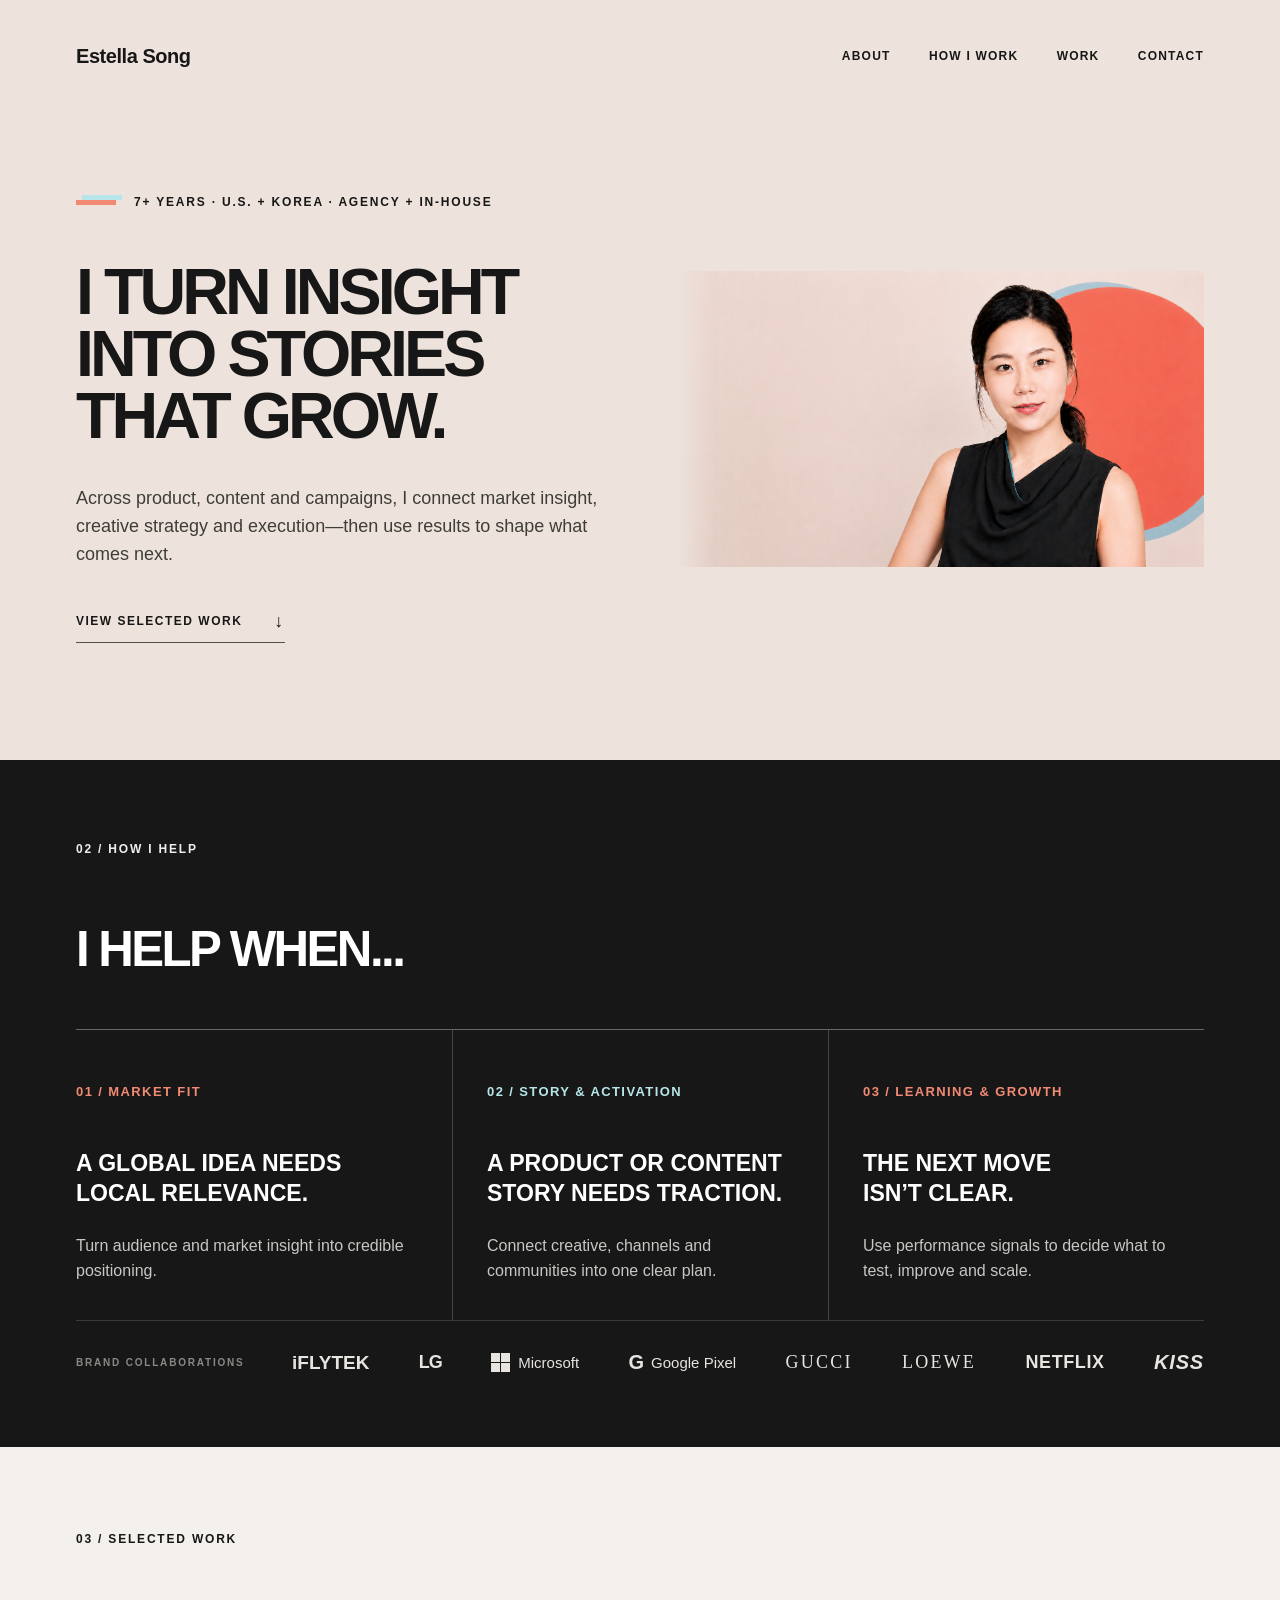
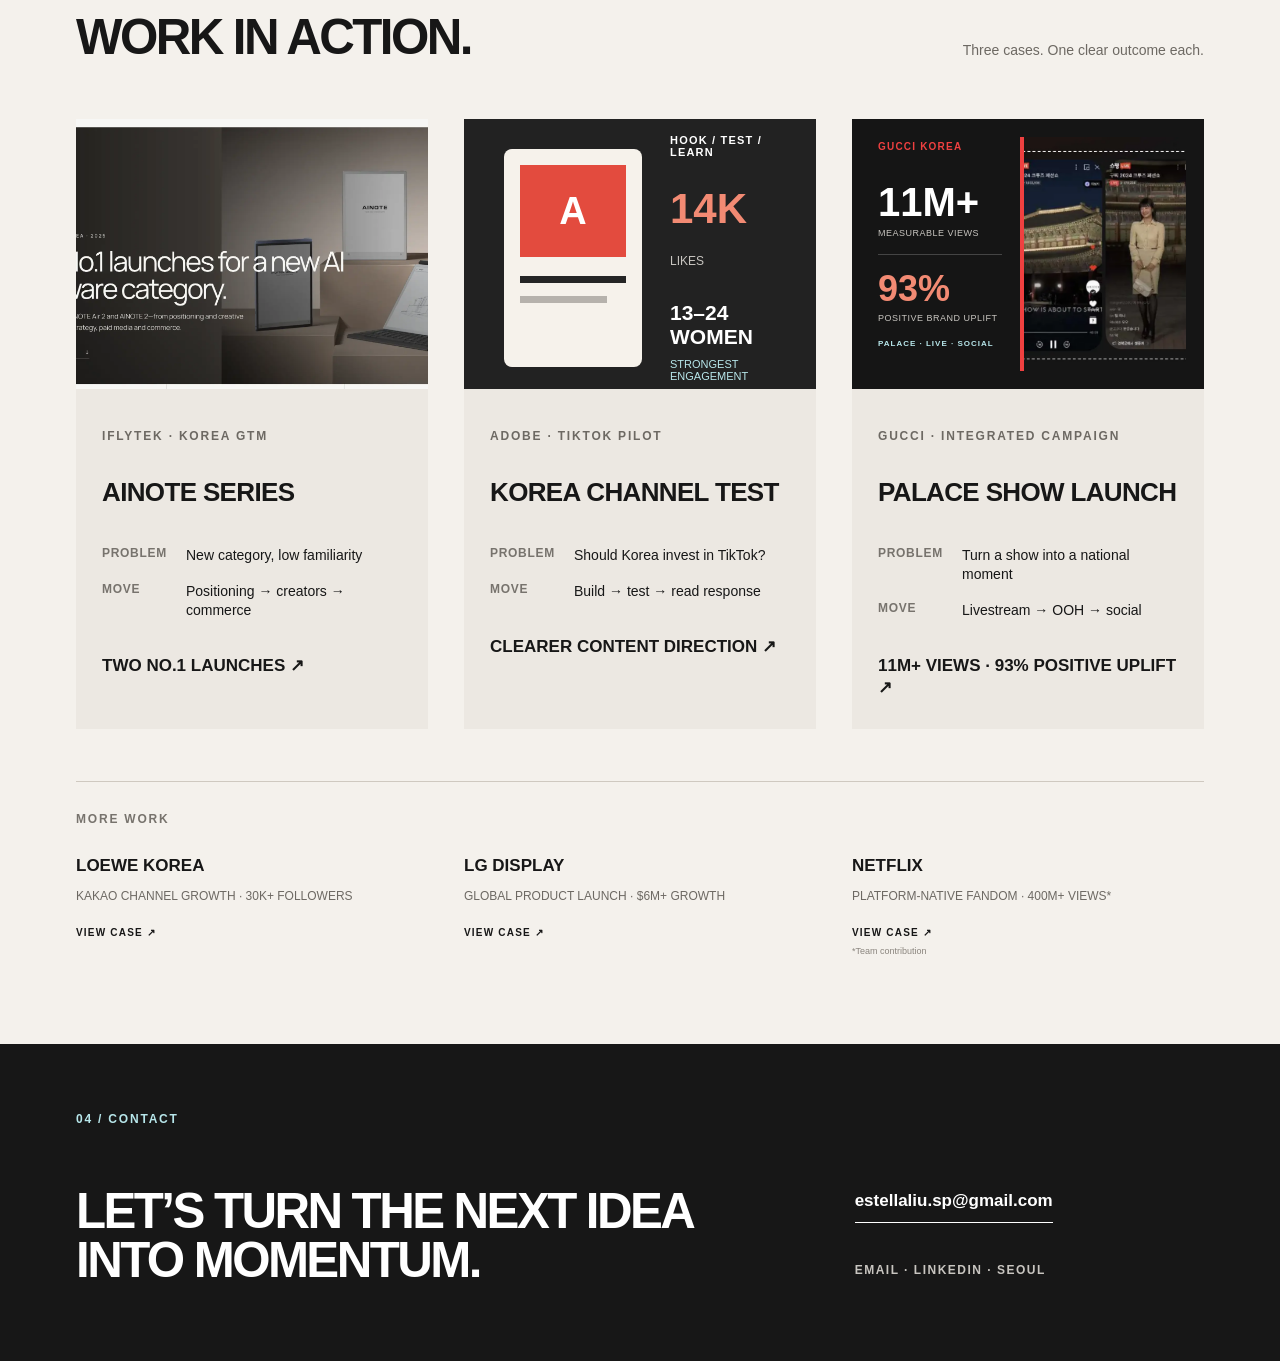
==== index.html @ 3ab1c5e1 "Balance homepage hero columns" ====
<!doctype html>
<html lang="en">
<head>
  <meta charset="utf-8">
  <meta name="viewport" content="width=device-width, initial-scale=1">
  <meta name="description" content="Estella's portfolio across market insight, creative strategy, integrated campaigns and growth.">
  <title>Estella — Marketing Portfolio</title>
  <link rel="stylesheet" href="homepage-refresh.css?v=20260816-4">
  <script>
    if (window.location.hash === '#about') window.location.replace('about.html');
  </script>
</head>
<body>
  <a class="skip-link" href="#main">Skip to content</a>

  <main id="main">
    <section class="hero" aria-labelledby="hero-title">
      <header class="site-nav shell">
        <a class="wordmark" href="index.html" aria-label="Estella Song home">Estella Song</a>
        <nav class="nav-links" aria-label="Primary navigation">
          <a href="about.html">About</a>
          <a href="#help">How I work</a>
          <a href="#work">Work</a>
          <a href="#contact">Contact</a>
        </nav>
      </header>

      <div class="hero-content shell">
        <div class="hero-copy">
          <p class="eyebrow"><span class="signal" aria-hidden="true"></span>7+ years · U.S. + Korea · Agency + in-house</p>
          <h1 id="hero-title">I turn insight<br>into stories<br>that grow.</h1>
          <p class="hero-intro">Across product, content and campaigns, I connect market insight, creative strategy and execution—then use results to shape what comes next.</p>
          <a class="text-link" href="#work">View selected work <span aria-hidden="true">↓</span></a>
        </div>
        <figure class="hero-photo">
          <img src="assets/estella-hero-retouched.jpg?v=20260816" alt="Portrait of Estella Song">
        </figure>
      </div>
    </section>

    <section class="help-section" id="help" aria-labelledby="help-title">
      <div class="shell">
        <p class="section-kicker light">02 / How I help</p>
        <h2 id="help-title">I help when...</h2>

        <div class="help-grid">
          <article class="help-item">
            <p class="help-number coral">01 / Market fit</p>
            <h3>A global idea needs<br>local relevance.</h3>
            <p>Turn audience and market insight into credible positioning.</p>
          </article>
          <article class="help-item">
            <p class="help-number cyan">02 / Story &amp; activation</p>
            <h3>A product or content<br>story needs traction.</h3>
            <p>Connect creative, channels and communities into one clear plan.</p>
          </article>
          <article class="help-item">
            <p class="help-number coral">03 / Learning &amp; growth</p>
            <h3>The next move<br>isn’t clear.</h3>
            <p>Use performance signals to decide what to test, improve and scale.</p>
          </article>
        </div>

        <div class="brand-row" aria-label="Brand collaborations">
          <p>Brand collaborations</p>
          <div class="logo-list" aria-label="iFLYTEK, LG, Microsoft, Google Pixel, Gucci, Loewe, Netflix and KISS">
            <span class="logo-iflytek">iFLYTEK</span>
            <span class="logo-lg">LG</span>
            <span class="logo-microsoft"><i aria-hidden="true"></i>Microsoft</span>
            <span class="logo-google">G <b>Google Pixel</b></span>
            <span class="logo-luxury">GUCCI</span>
            <span class="logo-luxury">LOEWE</span>
            <span class="logo-netflix">NETFLIX</span>
            <span class="logo-kiss">KISS</span>
          </div>
        </div>
      </div>
    </section>

    <section class="work-section" id="work" aria-labelledby="work-title">
      <div class="shell">
        <div class="section-heading-row">
          <div>
            <p class="section-kicker">03 / Selected work</p>
            <h2 id="work-title">Work in action.</h2>
          </div>
          <p class="section-note">Three cases. One clear outcome each.</p>
        </div>

        <div class="case-grid">
          <a class="case-card" href="ainote.html" aria-label="View AINOTE Series case study">
            <div class="case-visual image-visual">
              <img src="assets/ainote-series.webp" alt="AINOTE product launch campaign visuals">
            </div>
            <div class="case-copy">
              <p class="case-meta">iFLYTEK · Korea GTM</p>
              <h3>AINOTE Series</h3>
              <dl>
                <div><dt>Problem</dt><dd>New category, low familiarity</dd></div>
                <div><dt>Move</dt><dd>Positioning → creators → commerce</dd></div>
              </dl>
              <p class="case-outcome">Two No.1 launches <span aria-hidden="true">↗</span></p>
            </div>
          </a>

          <a class="case-card" href="adobe.html" aria-label="View Adobe Korea Channel Test case study">
            <div class="case-visual adobe-visual" aria-hidden="true">
              <div class="adobe-phone">
                <div class="adobe-tile">A</div>
                <i></i><i></i>
              </div>
              <div class="adobe-results">
                <p>Hook / Test / Learn</p>
                <strong>14K <small>likes</small></strong>
                <b>13–24 women</b>
                <span>Strongest engagement</span>
              </div>
            </div>
            <div class="case-copy">
              <p class="case-meta">Adobe · TikTok pilot</p>
              <h3>Korea Channel Test</h3>
              <dl>
                <div><dt>Problem</dt><dd>Should Korea invest in TikTok?</dd></div>
                <div><dt>Move</dt><dd>Build → test → read response</dd></div>
              </dl>
              <p class="case-outcome">Clearer content direction <span aria-hidden="true">↗</span></p>
            </div>
          </a>

          <a class="case-card" href="gucci.html" aria-label="View Gucci Palace Show Launch case study">
            <div class="case-visual gucci-visual">
              <div class="gucci-results">
                <p>Gucci Korea</p>
                <strong>11M+</strong><span>Measurable views</span>
                <hr>
                <strong class="coral-text">93%</strong><span>Positive brand uplift</span>
                <b>Palace · Live · Social</b>
              </div>
              <img src="assets/gucci-live.webp" alt="Gucci Palace show campaign screen">
            </div>
            <div class="case-copy">
              <p class="case-meta">Gucci · Integrated campaign</p>
              <h3>Palace Show Launch</h3>
              <dl>
                <div><dt>Problem</dt><dd>Turn a show into a national moment</dd></div>
                <div><dt>Move</dt><dd>Livestream → OOH → social</dd></div>
              </dl>
              <p class="case-outcome">11M+ views · 93% positive uplift <span aria-hidden="true">↗</span></p>
            </div>
          </a>
        </div>

        <div class="more-work">
          <p class="more-label">More work</p>
          <div class="more-grid">
            <a href="loewe.html">
              <strong>Loewe Korea</strong>
              <span>Kakao channel growth · 30K+ followers</span>
              <em>View case ↗</em>
            </a>
            <a href="lg.html">
              <strong>LG Display</strong>
              <span>Global product launch · $6M+ growth</span>
              <em>View case ↗</em>
            </a>
            <a href="netflix.html">
              <strong>Netflix</strong>
              <span>Platform-native fandom · 400M+ views*</span>
              <em>View case ↗</em>
              <small>*Team contribution</small>
            </a>
          </div>
        </div>
      </div>
    </section>
  </main>

  <footer class="contact-section" id="contact">
    <div class="shell contact-grid">
      <div>
        <p class="section-kicker cyan-text">04 / Contact</p>
        <h2>Let’s turn the next idea<br>into momentum.</h2>
      </div>
      <div class="contact-links">
        <a class="email-link" href="mailto:estellaliu.sp@gmail.com">estellaliu.sp@gmail.com</a>
        <p><a href="mailto:estellaliu.sp@gmail.com">Email</a> · <a href="https://www.linkedin.com/in/soysong/" target="_blank" rel="noreferrer">LinkedIn</a> · Seoul</p>
      </div>
    </div>
  </footer>
</body>
</html>
---- homepage-refresh.css ----
:root {
  --ink: #171717;
  --paper: #f4f1ec;
  --warm: #eee3dc;
  --muted: #6d6963;
  --line: #cfc9c0;
  --cyan: #b7e6ea;
  --coral: #f28a73;
  --white: #fff;
}

* { box-sizing: border-box; }

html {
  scroll-behavior: smooth;
  background: var(--paper);
}

body {
  margin: 0;
  color: var(--ink);
  background: var(--paper);
  font-family: Arial, Helvetica, sans-serif;
  -webkit-font-smoothing: antialiased;
}

img { display: block; max-width: 100%; }
a { color: inherit; text-decoration: none; }

.skip-link {
  position: fixed;
  top: 10px;
  left: 10px;
  z-index: 100;
  padding: 10px 14px;
  color: var(--white);
  background: var(--ink);
  transform: translateY(-150%);
}

.skip-link:focus { transform: translateY(0); }

.shell {
  width: min(100% - 9.5rem, 1448px);
  margin-inline: auto;
}

.site-nav {
  position: absolute;
  top: 0;
  left: 50%;
  z-index: 10;
  display: flex;
  align-items: center;
  justify-content: space-between;
  height: 112px;
  transform: translateX(-50%);
}

.wordmark {
  font-size: 20px;
  font-weight: 700;
  letter-spacing: -.45px;
}

.nav-links {
  display: flex;
  align-items: center;
  gap: 2.4rem;
}

.nav-links a {
  position: relative;
  padding-block: 8px;
  font-size: 12px;
  font-weight: 700;
  letter-spacing: 1.2px;
  text-transform: uppercase;
}

.nav-links a::after {
  position: absolute;
  right: 0;
  bottom: 2px;
  left: 0;
  height: 1px;
  background: currentColor;
  content: "";
  transform: scaleX(0);
  transform-origin: right;
  transition: transform 180ms ease;
}

.nav-links a:hover::after,
.nav-links a:focus-visible::after,
.nav-links a[aria-current="page"]::after {
  transform: scaleX(1);
  transform-origin: left;
}

.hero {
  position: relative;
  min-height: 760px;
  overflow: hidden;
  background: var(--warm);
}

.hero-photo {
  position: relative;
  justify-self: end;
  width: 100%;
  max-width: 650px;
  margin: 0;
  background: transparent;
}

.hero-photo img {
  width: 100%;
  height: auto;
  object-fit: contain;
  object-position: center;
  -webkit-mask-image: linear-gradient(90deg, transparent 0%, rgba(0, 0, 0, .82) 7%, #000 16%, #000 100%);
  mask-image: linear-gradient(90deg, transparent 0%, rgba(0, 0, 0, .82) 7%, #000 16%, #000 100%);
}

.hero-content {
  position: relative;
  z-index: 2;
  display: grid;
  grid-template-columns: repeat(2, minmax(0, 1fr));
  align-items: center;
  gap: clamp(56px, 6vw, 96px);
  min-height: 760px;
  padding-top: 132px;
  padding-bottom: 54px;
}

.hero-copy {
  width: 100%;
  max-width: 650px;
}

.eyebrow,
.section-kicker,
.case-meta,
.more-label {
  margin: 0;
  font-size: 12px;
  font-weight: 700;
  letter-spacing: 1.8px;
  text-transform: uppercase;
}

.eyebrow {
  display: flex;
  align-items: center;
  gap: 18px;
  margin-bottom: 52px;
  white-space: nowrap;
}

.signal {
  position: relative;
  display: block;
  width: 40px;
  height: 5px;
  background: var(--coral);
}

.signal::after {
  position: absolute;
  top: -5px;
  left: 6px;
  width: 40px;
  height: 5px;
  background: var(--cyan);
  content: "";
}

.hero h1 {
  margin: 0;
  font-size: clamp(62px, 5.05vw, 80px);
  font-weight: 600;
  letter-spacing: -.061em;
  line-height: .96;
  text-transform: uppercase;
}

.hero-intro {
  max-width: 560px;
  margin: 38px 0 0;
  color: #3e3d39;
  font-size: 18px;
  line-height: 1.55;
}

.text-link {
  display: inline-flex;
  align-items: center;
  gap: 32px;
  margin-top: 42px;
  padding-bottom: 10px;
  border-bottom: 1px solid rgba(23, 23, 23, .72);
  font-size: 12px;
  font-weight: 700;
  letter-spacing: 1.5px;
  text-transform: uppercase;
}

.text-link span { font-size: 18px; transition: transform 180ms ease; }
.text-link:hover span { transform: translateY(4px); }

.help-section {
  color: var(--white);
  background: var(--ink);
  padding: 82px 0 42px;
}

.section-kicker.light { color: #eee; }

.help-section > .shell > h2,
.work-section h2,
.contact-section h2 {
  margin: 68px 0 0;
  font-size: clamp(48px, 3.85vw, 62px);
  font-weight: 550;
  letter-spacing: -.052em;
  line-height: 1;
  text-transform: uppercase;
}

.help-grid {
  display: grid;
  grid-template-columns: repeat(3, 1fr);
  margin-top: 56px;
  border-top: 1px solid #686868;
}

.help-item {
  min-height: 285px;
  padding: 54px 34px 36px 0;
}

.help-item + .help-item {
  padding-left: 34px;
  border-left: 1px solid #454545;
}

.help-number {
  margin: 0;
  font-size: 13px;
  font-weight: 700;
  letter-spacing: 1.4px;
  text-transform: uppercase;
}

.coral { color: var(--coral); }
.cyan { color: var(--cyan); }

.help-item h3 {
  margin: 50px 0 0;
  font-size: clamp(22px, 1.8vw, 28px);
  font-weight: 550;
  line-height: 1.28;
  text-transform: uppercase;
}

.help-item > p:last-child {
  max-width: 330px;
  margin: 26px 0 0;
  color: #c9c7c3;
  font-size: 16px;
  line-height: 1.55;
}

.brand-row {
  display: grid;
  grid-template-columns: 190px 1fr;
  align-items: center;
  gap: 26px;
  min-height: 85px;
  border-top: 1px solid #393939;
}

.brand-row > p {
  margin: 0;
  color: #8b8985;
  font-size: 10px;
  font-weight: 700;
  letter-spacing: 1.8px;
  text-transform: uppercase;
}

.logo-list {
  display: flex;
  align-items: center;
  justify-content: space-between;
  gap: 20px;
  color: #e8e5e1;
  white-space: nowrap;
}

.logo-list > span { display: inline-flex; align-items: center; }
.logo-iflytek { font-size: 19px; font-weight: 700; }
.logo-lg { font-size: 18px; font-weight: 700; letter-spacing: -1px; }
.logo-microsoft { gap: 8px; font-size: 15px; }
.logo-microsoft i {
  width: 19px;
  height: 19px;
  background: linear-gradient(90deg, transparent 45%, var(--ink) 45% 55%, transparent 55%), linear-gradient(transparent 45%, var(--ink) 45% 55%, transparent 55%), #e8e5e1;
}
.logo-google { gap: 7px; font-size: 20px; font-weight: 700; }
.logo-google b { font-size: 15px; font-weight: 400; }
.logo-luxury { font-family: Georgia, 'Times New Roman', serif; font-size: 18px; letter-spacing: 2.2px; }
.logo-netflix { font-size: 18px; font-weight: 900; letter-spacing: .6px; }
.logo-kiss { font-size: 20px; font-style: italic; font-weight: 900; letter-spacing: .8px; }

.work-section { padding: 85px 0 68px; }

.section-heading-row {
  display: flex;
  align-items: flex-end;
  justify-content: space-between;
}

.work-section h2 { margin-top: 66px; }

.section-note {
  margin: 0 0 3px;
  color: var(--muted);
  font-size: 14px;
}

.case-grid {
  display: grid;
  grid-template-columns: repeat(3, minmax(0, 1fr));
  gap: 36px;
  margin-top: 58px;
}

.case-card {
  min-width: 0;
  background: #ece8e2;
  transition: transform 200ms ease, box-shadow 200ms ease;
}

.case-card:hover,
.case-card:focus-visible {
  outline: none;
  transform: translateY(-5px);
  box-shadow: 0 18px 45px rgba(23, 23, 23, .12);
}

.case-visual { height: 270px; overflow: hidden; }

.image-visual img {
  width: 100%;
  height: 100%;
  object-fit: cover;
  object-position: center;
}

.case-copy { min-height: 278px; padding: 40px 26px 30px; }
.case-meta { color: var(--muted); }
.case-copy h3 {
  margin: 34px 0 0;
  font-size: 26px;
  font-weight: 600;
  letter-spacing: -.025em;
  text-transform: uppercase;
}

.case-copy dl { margin: 38px 0 0; }
.case-copy dl div { display: grid; grid-template-columns: 74px 1fr; gap: 10px; margin-top: 17px; }
.case-copy dt {
  color: #77736d;
  font-size: 12px;
  font-weight: 700;
  letter-spacing: .7px;
  text-transform: uppercase;
}
.case-copy dd { margin: 0; font-size: 14px; line-height: 1.35; }
.case-outcome {
  margin: 35px 0 0;
  font-size: 17px;
  font-weight: 700;
  line-height: 1.3;
  text-transform: uppercase;
}

.adobe-visual {
  display: flex;
  align-items: center;
  gap: 28px;
  padding: 30px 32px 22px 40px;
  color: var(--white);
  background: #222;
}

.adobe-phone {
  flex: 0 0 138px;
  height: 218px;
  padding: 16px;
  border-radius: 8px;
  background: #f6f2eb;
}

.adobe-tile {
  display: grid;
  place-items: center;
  height: 92px;
  color: var(--white);
  background: #e34b3e;
  font-size: 38px;
  font-weight: 700;
}

.adobe-phone i { display: block; height: 7px; margin-top: 19px; background: #252525; }
.adobe-phone i:last-child { width: 82%; margin-top: 13px; background: #b6b2ac; }
.adobe-results { min-width: 0; }
.adobe-results p {
  margin: 0 0 30px;
  font-size: 11px;
  font-weight: 700;
  letter-spacing: 1.2px;
  text-transform: uppercase;
}
.adobe-results strong { display: block; color: var(--coral); font-size: 42px; line-height: 1; }
.adobe-results strong small { color: #c8c5c0; font-size: 12px; font-weight: 400; text-transform: uppercase; }
.adobe-results b { display: block; margin-top: 29px; font-size: 21px; text-transform: uppercase; }
.adobe-results span { display: block; margin-top: 9px; color: var(--cyan); font-size: 11px; text-transform: uppercase; }

.gucci-visual {
  display: grid;
  grid-template-columns: 46% 54%;
  padding: 18px 18px 18px 26px;
  color: var(--white);
  background: #151515;
}

.gucci-visual img {
  width: 100%;
  height: 100%;
  object-fit: cover;
  object-position: center;
  border-left: 4px solid #ef4040;
}

.gucci-results { padding-right: 18px; }
.gucci-results p { margin: 4px 0 30px; color: #ef4040; font-size: 10px; font-weight: 700; letter-spacing: 1.2px; text-transform: uppercase; }
.gucci-results strong { display: block; font-size: 40px; line-height: 1; }
.gucci-results span { display: block; margin-top: 6px; color: #c8c5c0; font-size: 9px; letter-spacing: .5px; text-transform: uppercase; }
.gucci-results hr { margin: 16px 0; border: 0; border-top: 1px solid #444; }
.gucci-results .coral-text { color: var(--coral); font-size: 36px; }
.gucci-results b { display: block; margin-top: 16px; color: var(--cyan); font-size: 8px; letter-spacing: 1px; text-transform: uppercase; }

.more-work { margin-top: 52px; padding-top: 30px; border-top: 1px solid var(--line); }
.more-label { color: #77736d; }
.more-grid { display: grid; grid-template-columns: repeat(3, 1fr); gap: 36px; margin-top: 30px; }
.more-grid a { position: relative; display: flex; min-height: 120px; flex-direction: column; padding-right: 20px; }
.more-grid a::before { position: absolute; top: -8px; right: 20px; color: var(--muted); content: "↗"; opacity: 0; transform: translate(-6px, 6px); transition: .18s ease; }
.more-grid a:hover::before { opacity: 1; transform: translate(0); }
.more-grid strong { font-size: 17px; text-transform: uppercase; }
.more-grid span { margin-top: 13px; color: var(--muted); font-size: 12px; text-transform: uppercase; }
.more-grid em { margin-top: 24px; font-size: 10px; font-style: normal; font-weight: 700; letter-spacing: 1.2px; text-transform: uppercase; }
.more-grid small { margin-top: 8px; color: #8a857e; font-size: 9px; }

.contact-section {
  color: var(--white);
  background: var(--ink);
  padding: 68px 0 76px;
}

.contact-grid { display: grid; grid-template-columns: 2fr 1fr; align-items: end; gap: 80px; }
.contact-section h2 { margin-top: 60px; }
.cyan-text { color: var(--cyan); }
.contact-links { padding-bottom: 8px; }
.email-link { display: inline-block; padding-bottom: 11px; border-bottom: 1px solid var(--white); font-size: 17px; font-weight: 600; }
.contact-links p { margin: 40px 0 0; color: #c8c5c0; font-size: 12px; font-weight: 700; letter-spacing: 1.5px; text-transform: uppercase; }
.contact-links a:hover { color: var(--cyan); }

/* About */
.about-page { background: #f7f6f3; }
.about-nav { position: relative; left: auto; transform: none; }
.about-intro {
  display: grid;
  grid-template-columns: 250px minmax(460px, 1fr) 360px;
  gap: 54px;
  align-items: end;
  padding: 86px 0 90px;
}
.about-kicker { align-self: center; color: var(--muted); }
.about-intro h1 {
  margin: 0;
  font-size: clamp(50px, 4.2vw, 67px);
  font-weight: 550;
  letter-spacing: -.058em;
  line-height: .96;
}
.about-deck { margin: 0 0 6px; color: var(--muted); font-size: 15px; line-height: 1.55; }

.about-body {
  display: grid;
  grid-template-columns: 1.05fr .95fr;
  gap: 126px;
  padding: 10px 0 115px;
}
.about-story { max-width: 660px; }
.about-story > p { margin: 0 0 24px; font-size: 18px; line-height: 1.72; }
.about-story .outside-line { margin-top: 36px; padding-top: 24px; border-top: 1px solid var(--ink); font-weight: 600; line-height: 1.5; }
.capability-list { margin: 0; padding: 0; border-top: 1px solid var(--ink); list-style: none; }
.capability-list li { display: grid; grid-template-columns: 40px 1fr; gap: 16px; padding: 24px 0; border-bottom: 1px solid #d3d0ca; }
.capability-list li > span { color: #84817b; font-size: 10px; }
.capability-list h2 { margin: 0; font-size: 16px; font-weight: 600; }
.capability-list p { margin: 13px 0 0; color: var(--muted); font-size: 13px; line-height: 1.5; }

.about-media { display: grid; grid-template-columns: 2.08fr 1fr; gap: 14px; padding-bottom: 125px; }
.about-media figure { position: relative; height: 340px; margin: 0; overflow: hidden; }
.about-media img { width: 100%; height: 100%; object-fit: cover; }
.working-moment img { filter: grayscale(1); opacity: .42; }
.working-moment::after { position: absolute; inset: 0; background: rgba(244, 241, 236, .25); content: ""; }
.personal-portrait { color: var(--white); background: var(--ink); }
.personal-portrait img { opacity: .45; object-position: 67% center; }
.about-media figcaption,
.about-media strong { position: absolute; z-index: 2; }
.about-media figcaption { top: 26px; left: 26px; font-size: 10px; font-weight: 700; letter-spacing: 1.1px; text-transform: uppercase; }
.about-media strong { bottom: 26px; left: 26px; font-size: 48px; font-weight: 550; letter-spacing: -.045em; line-height: .87; text-transform: uppercase; }
.working-moment strong { color: var(--ink); }

.career-section { padding-bottom: 110px; }
.career-head { display: grid; grid-template-columns: 1fr 2fr; gap: 50px; align-items: end; }
.career-head .section-kicker { color: var(--muted); }
.career-head h2 { margin: 0; font-size: clamp(45px, 4vw, 64px); font-weight: 550; letter-spacing: -.055em; line-height: 1; }
.timeline { display: grid; grid-template-columns: repeat(4, 1fr); margin: 42px 0 0; padding: 0; border-top: 1px solid var(--ink); border-bottom: 1px solid var(--line); list-style: none; }
.timeline li { position: relative; min-height: 290px; padding: 27px 22px 30px 0; }
.timeline li + li { padding-left: 22px; border-left: 1px solid var(--line); }
.timeline li::before { position: absolute; top: -5px; left: -1px; width: 8px; height: 8px; border: 1px solid var(--ink); border-radius: 50%; background: #f7f6f3; content: ""; }
.timeline-year { margin: 0; font-size: 10px; font-weight: 700; letter-spacing: 1px; }
.timeline-place { margin: 46px 0 0; color: var(--muted); font-size: 10px; font-weight: 700; letter-spacing: 1px; text-transform: uppercase; }
.timeline h3 { margin: 22px 0 0; font-size: 16px; font-weight: 600; }
.timeline li > p:last-child { margin: 14px 0 0; color: var(--muted); font-size: 12px; line-height: 1.5; }

@media (max-width: 1160px) {
  .shell { width: min(100% - 5rem, 1448px); }
  .hero-content {
    grid-template-columns: repeat(2, minmax(0, 1fr));
    gap: 44px;
  }
  .hero-copy { max-width: 600px; }
  .hero-photo { width: 100%; max-width: 600px; }
  .brand-row { grid-template-columns: 1fr; gap: 22px; padding: 24px 0 28px; }
  .logo-list { flex-wrap: wrap; justify-content: flex-start; gap: 18px 32px; white-space: normal; }
  .case-grid { gap: 20px; }
  .case-copy { padding-inline: 22px; }
  .case-copy h3 { font-size: 22px; }
  .adobe-visual { gap: 18px; padding-left: 24px; }
  .adobe-phone { flex-basis: 110px; height: 200px; }
  .adobe-results b { font-size: 17px; }
  .gucci-results strong { font-size: 32px; }
  .about-intro { grid-template-columns: 190px 1fr 300px; gap: 36px; }
  .about-body { gap: 70px; }
}

@media (max-width: 820px) {
  .shell { width: calc(100% - 2.5rem); }
  .site-nav { height: 82px; }
  .nav-links { gap: 16px; }
  .nav-links a { font-size: 9px; letter-spacing: .8px; }
  .hero { min-height: 0; }
  .hero-content {
    grid-template-columns: 1fr;
    gap: 54px;
    min-height: 0;
    padding-top: 132px;
    padding-bottom: 64px;
  }
  .hero-copy { width: 100%; max-width: 610px; }
  .hero-photo {
    justify-self: start;
    width: min(100%, 420px);
  }
  .eyebrow { margin-bottom: 42px; font-size: 10px; white-space: normal; }
  .hero h1 { font-size: clamp(49px, 12vw, 66px); }
  .hero-intro { max-width: 500px; font-size: 16px; }
  .help-section, .work-section { padding-top: 64px; }
  .help-section > .shell > h2, .work-section h2 { margin-top: 48px; }
  .help-grid { grid-template-columns: 1fr; margin-top: 44px; }
  .help-item { min-height: auto; padding: 38px 0 44px; }
  .help-item + .help-item { padding-left: 0; border-top: 1px solid #454545; border-left: 0; }
  .help-item h3 { margin-top: 30px; }
  .case-grid { grid-template-columns: 1fr; }
  .case-visual { height: 300px; }
  .case-copy { min-height: 0; }
  .section-heading-row { display: block; }
  .section-note { margin-top: 20px; }
  .more-grid { grid-template-columns: 1fr; gap: 30px; }
  .more-grid a { min-height: 95px; border-bottom: 1px solid var(--line); }
  .contact-grid { grid-template-columns: 1fr; gap: 50px; }
  .about-intro { grid-template-columns: 1fr; gap: 30px; padding-top: 60px; }
  .about-kicker { order: 0; }
  .about-intro h1 { order: 1; }
  .about-deck { order: 2; max-width: 580px; }
  .about-body { grid-template-columns: 1fr; gap: 60px; padding-bottom: 80px; }
  .about-media { grid-template-columns: 1fr; padding-bottom: 90px; }
  .about-media figure { height: 320px; }
  .career-head { grid-template-columns: 1fr; gap: 36px; }
  .timeline { grid-template-columns: 1fr 1fr; }
  .timeline li:nth-child(3) { border-left: 0; border-top: 1px solid var(--line); }
  .timeline li:nth-child(4) { border-top: 1px solid var(--line); }
}

@media (max-width: 520px) {
  .site-nav {
    align-items: flex-start;
    height: auto;
    padding-top: 22px;
  }
  .wordmark { padding-top: 5px; font-size: 17px; white-space: nowrap; }
  .nav-links {
    max-width: 215px;
    flex-wrap: wrap;
    justify-content: flex-end;
    gap: 3px 12px;
  }
  .nav-links a { font-size: 8px; }
  .hero { min-height: 0; }
  .hero-content { min-height: 0; padding-top: 126px; padding-bottom: 54px; }
  .hero-copy { width: 100%; }
  .hero h1 { font-size: 46px; }
  .hero-intro { margin-top: 30px; font-size: 15px; }
  .text-link { margin-top: 32px; }
  .hero-photo { width: min(100%, 320px); }
  .help-section > .shell > h2, .work-section h2, .contact-section h2 { font-size: 43px; }
  .case-visual { height: 245px; }
  .adobe-visual { padding: 24px 20px; }
  .adobe-phone { flex-basis: 105px; height: 190px; }
  .adobe-results strong { font-size: 34px; }
  .gucci-visual { grid-template-columns: 48% 52%; padding-left: 20px; }
  .gucci-results p { margin-bottom: 22px; }
  .gucci-results strong { font-size: 29px; }
  .about-intro h1 { font-size: 43px; }
  .about-story > p { font-size: 16px; }
  .about-media strong { font-size: 42px; }
  .career-head h2 { font-size: 42px; }
  .timeline { grid-template-columns: 1fr; }
  .timeline li + li { padding-left: 0; border-top: 1px solid var(--line); border-left: 0; }
  .timeline li { min-height: 240px; }
}

@media (prefers-reduced-motion: reduce) {
  html { scroll-behavior: auto; }
  *, *::before, *::after { transition-duration: .01ms !important; }
}
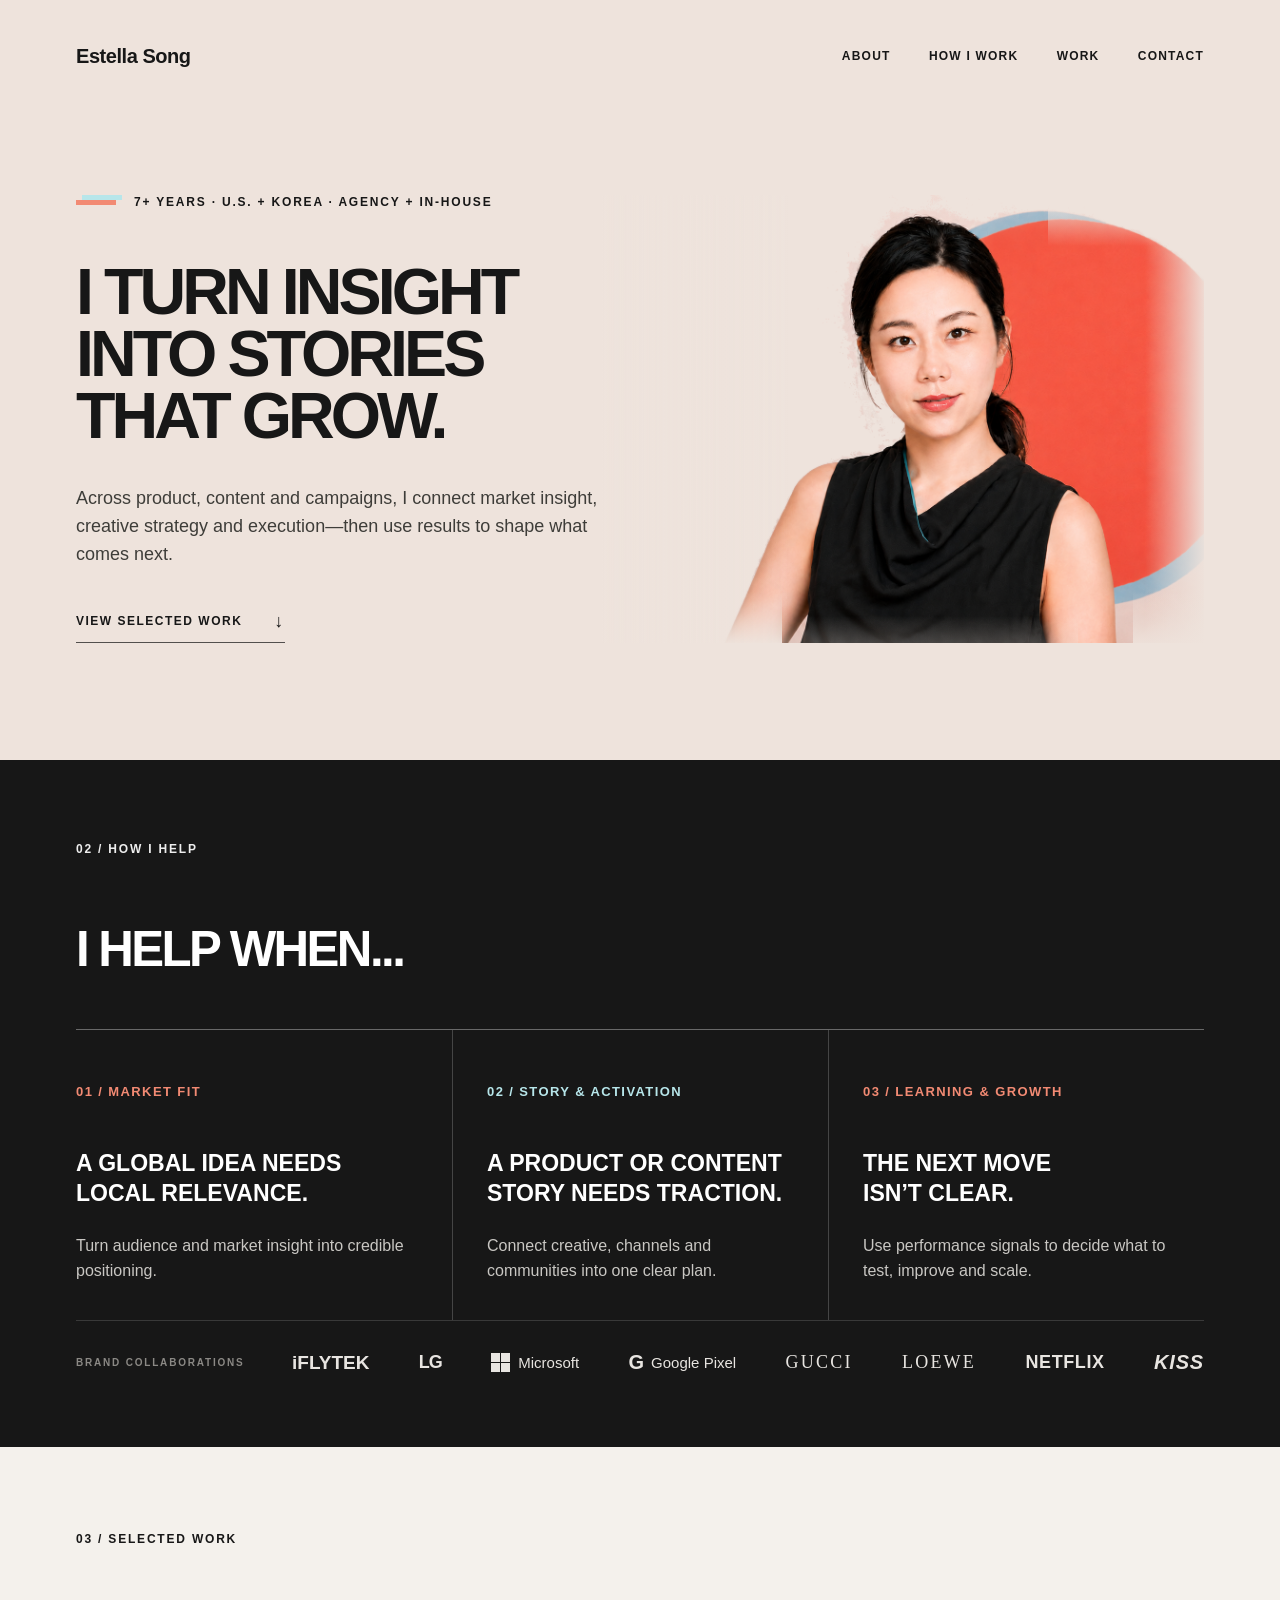
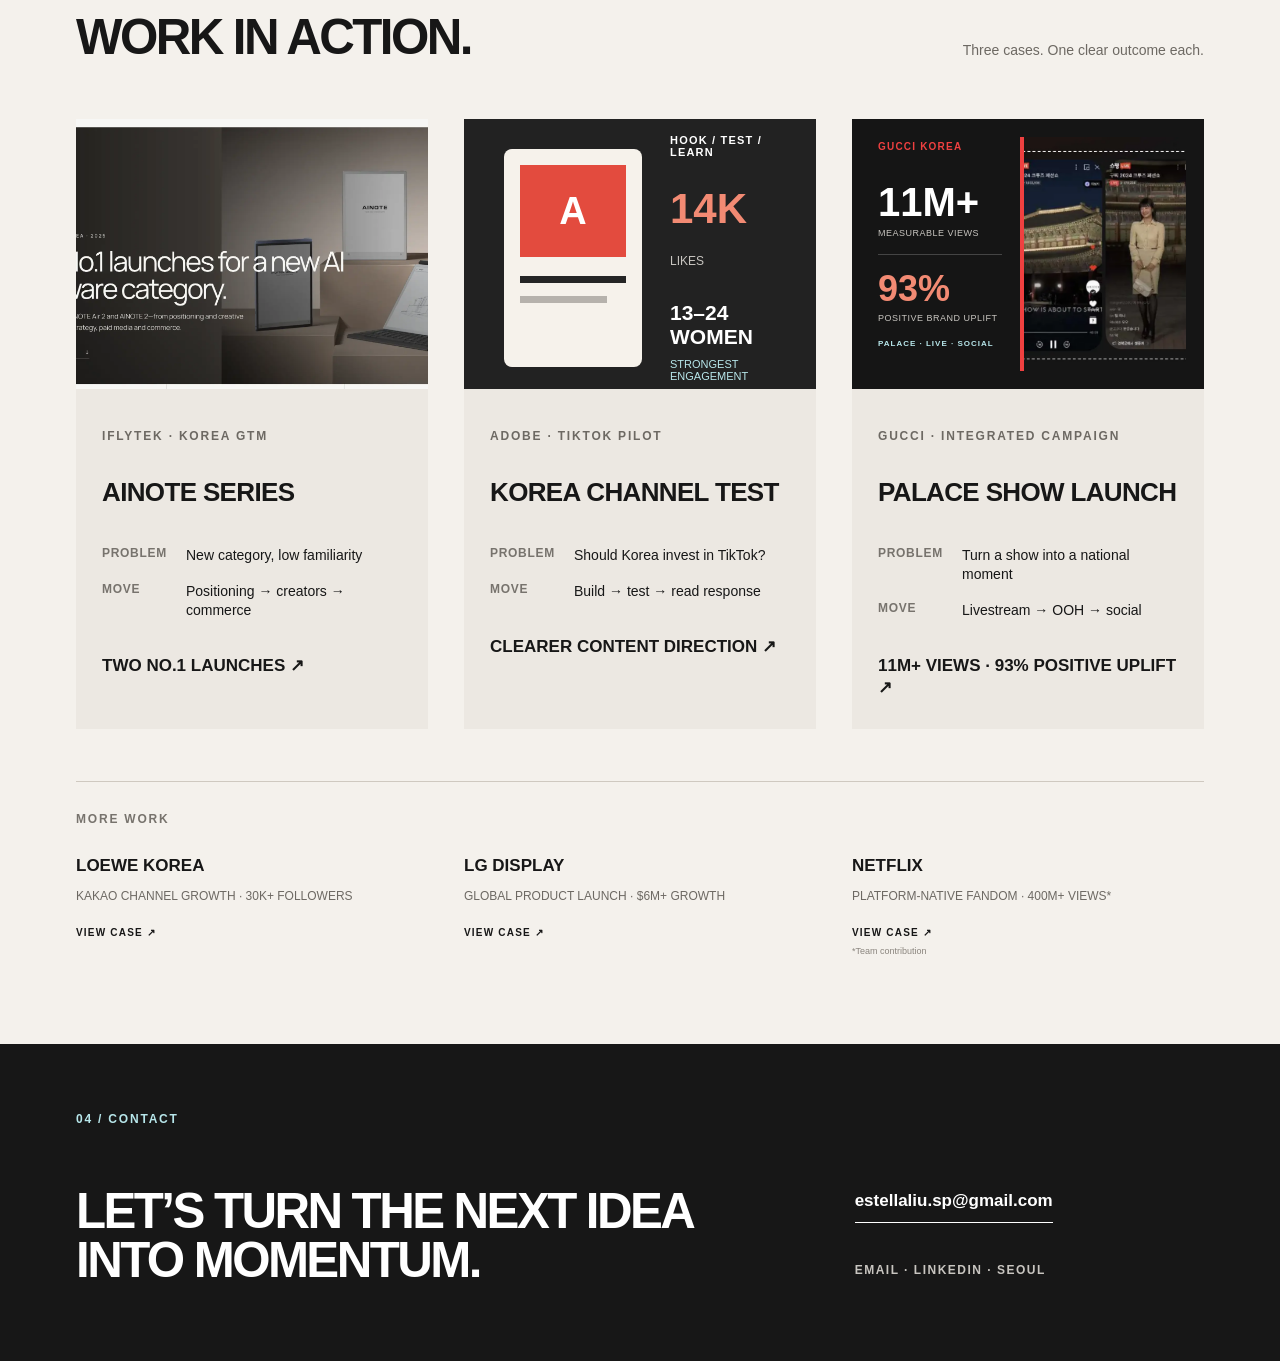
==== commit 8f9f7eb2: "Publish final homepage portrait" ====
--- a/index.html
+++ b/index.html
@@ -5,7 +5,7 @@
   <meta name="viewport" content="width=device-width, initial-scale=1">
   <meta name="description" content="Estella's portfolio across market insight, creative strategy, integrated campaigns and growth.">
   <title>Estella — Marketing Portfolio</title>
-  <link rel="stylesheet" href="homepage-refresh.css?v=20260816-4">
+  <link rel="stylesheet" href="homepage-refresh.css?v=20260816-5">
   <script>
     if (window.location.hash === '#about') window.location.replace('about.html');
   </script>
@@ -33,7 +33,7 @@
           <a class="text-link" href="#work">View selected work <span aria-hidden="true">↓</span></a>
         </div>
         <figure class="hero-photo">
-          <img src="assets/estella-hero-retouched.jpg?v=20260816" alt="Portrait of Estella Song">
+          <img src="assets/estella-hero-final-v7.webp?v=20260816" alt="Portrait of Estella Song">
         </figure>
       </div>
     </section>
--- a/homepage-refresh.css
+++ b/homepage-refresh.css
@@ -107,20 +107,40 @@
 
 .hero-photo {
   position: relative;
+  align-self: stretch;
   justify-self: end;
+  width: calc(100% + clamp(44px, 6vw, 90px));
+  max-width: 740px;
+  min-height: 0;
+  margin: 0;
+  overflow: hidden;
+  background: transparent;
+}
+
+.hero-photo img {
+  position: absolute;
+  inset: 0;
   width: 100%;
-  max-width: 650px;
-  margin: 0;
-  background: transparent;
-}
-
-.hero-photo img {
-  width: 100%;
-  height: auto;
-  object-fit: contain;
-  object-position: center;
-  -webkit-mask-image: linear-gradient(90deg, transparent 0%, rgba(0, 0, 0, .82) 7%, #000 16%, #000 100%);
-  mask-image: linear-gradient(90deg, transparent 0%, rgba(0, 0, 0, .82) 7%, #000 16%, #000 100%);
+  height: 100%;
+  object-fit: cover;
+  object-position: right center;
+}
+
+.hero-photo::after {
+  position: absolute;
+  z-index: 1;
+  inset: -1px;
+  background:
+    linear-gradient(90deg, var(--warm) 0%, rgba(238, 227, 220, .9) 7%, rgba(238, 227, 220, .34) 18%, transparent 31%),
+    linear-gradient(180deg, rgba(238, 227, 220, .98), transparent) left top / 46% 52px no-repeat,
+    linear-gradient(180deg, rgba(238, 227, 220, .35), transparent) 56% top / 30% 28px no-repeat,
+    linear-gradient(180deg, rgba(238, 227, 220, .85), transparent) right top / 26% 52px no-repeat,
+    linear-gradient(0deg, rgba(238, 227, 220, .98), transparent) left bottom / 30% 52px no-repeat,
+    linear-gradient(0deg, rgba(238, 227, 220, .25), transparent) center bottom / 58% 28px no-repeat,
+    linear-gradient(0deg, rgba(238, 227, 220, .9), transparent) right bottom / 12% 52px no-repeat,
+    linear-gradient(270deg, rgba(238, 227, 220, .95), transparent) right / 60px 100% no-repeat;
+  content: "";
+  pointer-events: none;
 }
 
 .hero-content {
@@ -128,7 +148,8 @@
   z-index: 2;
   display: grid;
   grid-template-columns: repeat(2, minmax(0, 1fr));
-  align-items: center;
+  align-content: center;
+  align-items: stretch;
   gap: clamp(56px, 6vw, 96px);
   min-height: 760px;
   padding-top: 132px;
@@ -547,7 +568,7 @@
     gap: 44px;
   }
   .hero-copy { max-width: 600px; }
-  .hero-photo { width: 100%; max-width: 600px; }
+  .hero-photo { width: calc(100% + 44px); max-width: 644px; }
   .brand-row { grid-template-columns: 1fr; gap: 22px; padding: 24px 0 28px; }
   .logo-list { flex-wrap: wrap; justify-content: flex-start; gap: 18px 32px; white-space: normal; }
   .case-grid { gap: 20px; }
@@ -569,6 +590,8 @@
   .hero { min-height: 0; }
   .hero-content {
     grid-template-columns: 1fr;
+    align-content: normal;
+    align-items: start;
     gap: 54px;
     min-height: 0;
     padding-top: 132px;
@@ -578,7 +601,11 @@
   .hero-photo {
     justify-self: start;
     width: min(100%, 420px);
+    max-width: none;
+    aspect-ratio: 1672 / 941;
   }
+
+  .hero-photo img { object-fit: contain; object-position: center; }
   .eyebrow { margin-bottom: 42px; font-size: 10px; white-space: normal; }
   .hero h1 { font-size: clamp(49px, 12vw, 66px); }
   .hero-intro { max-width: 500px; font-size: 16px; }
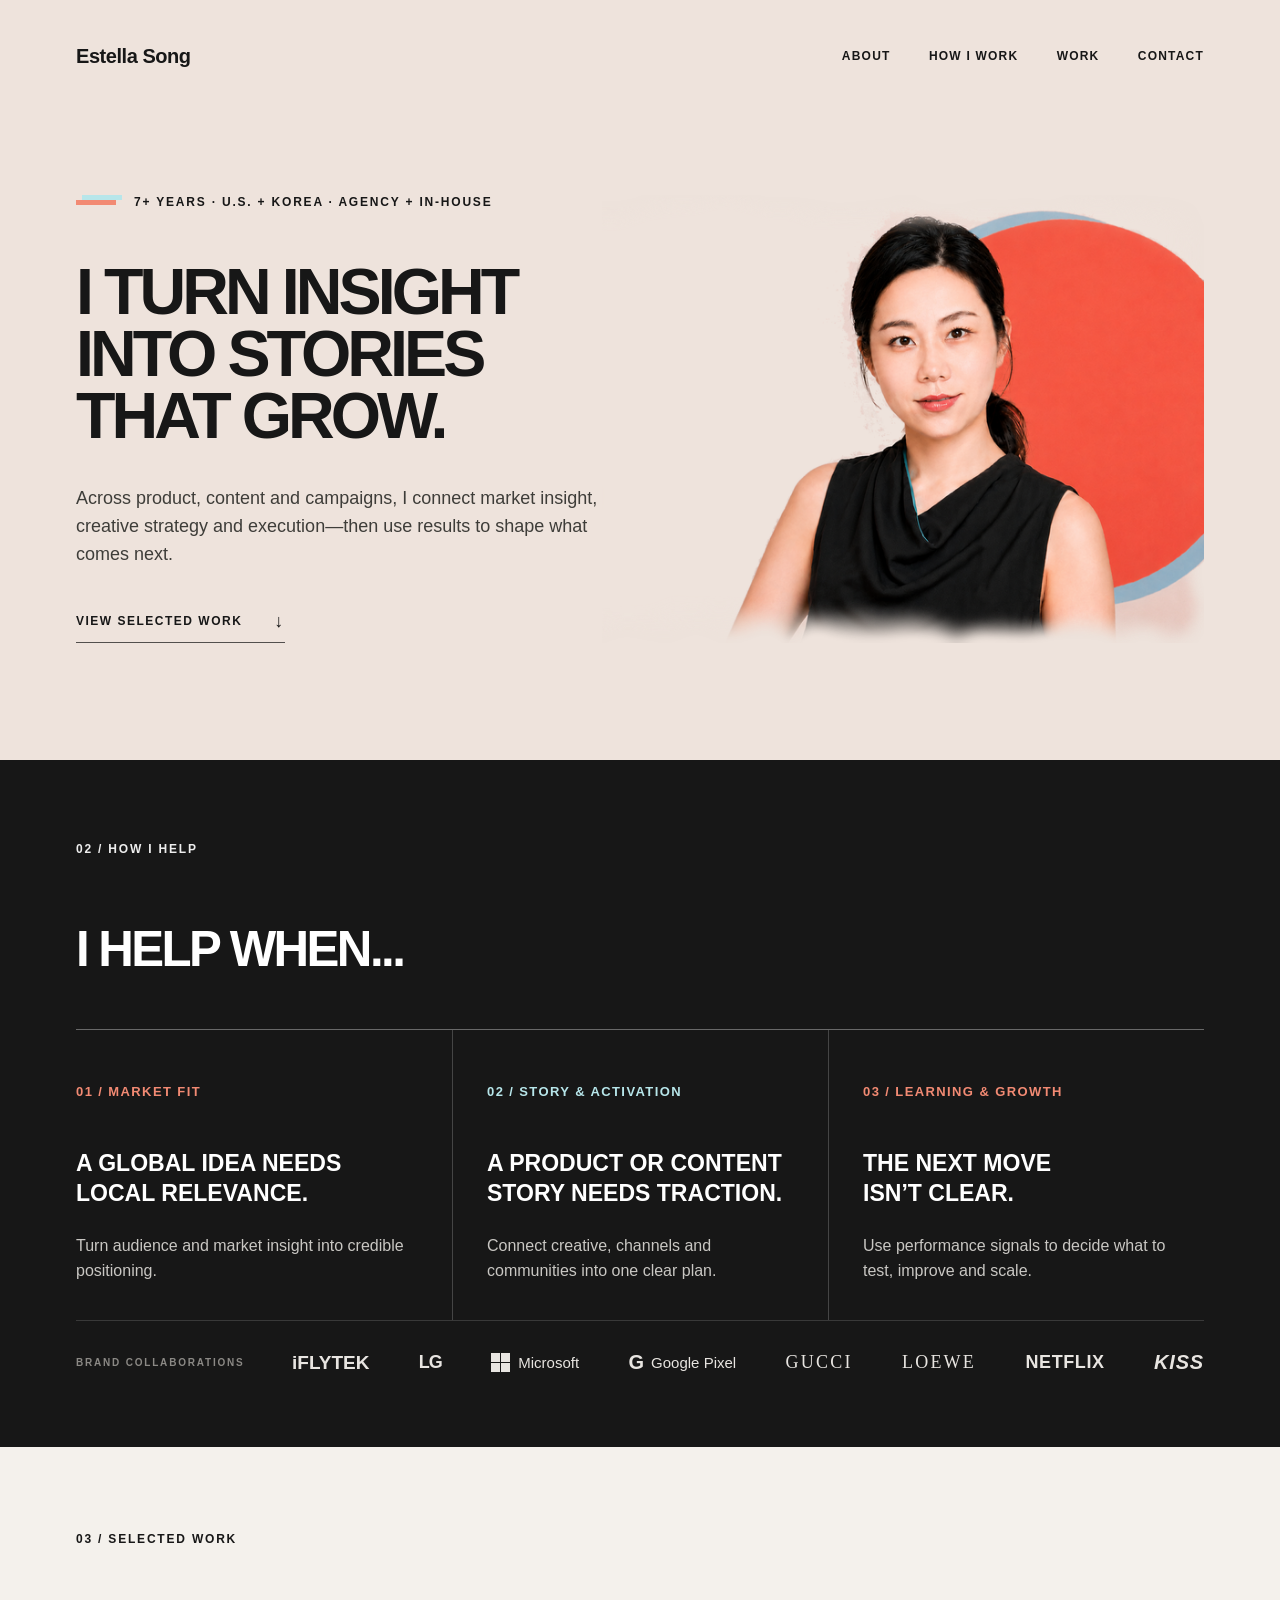
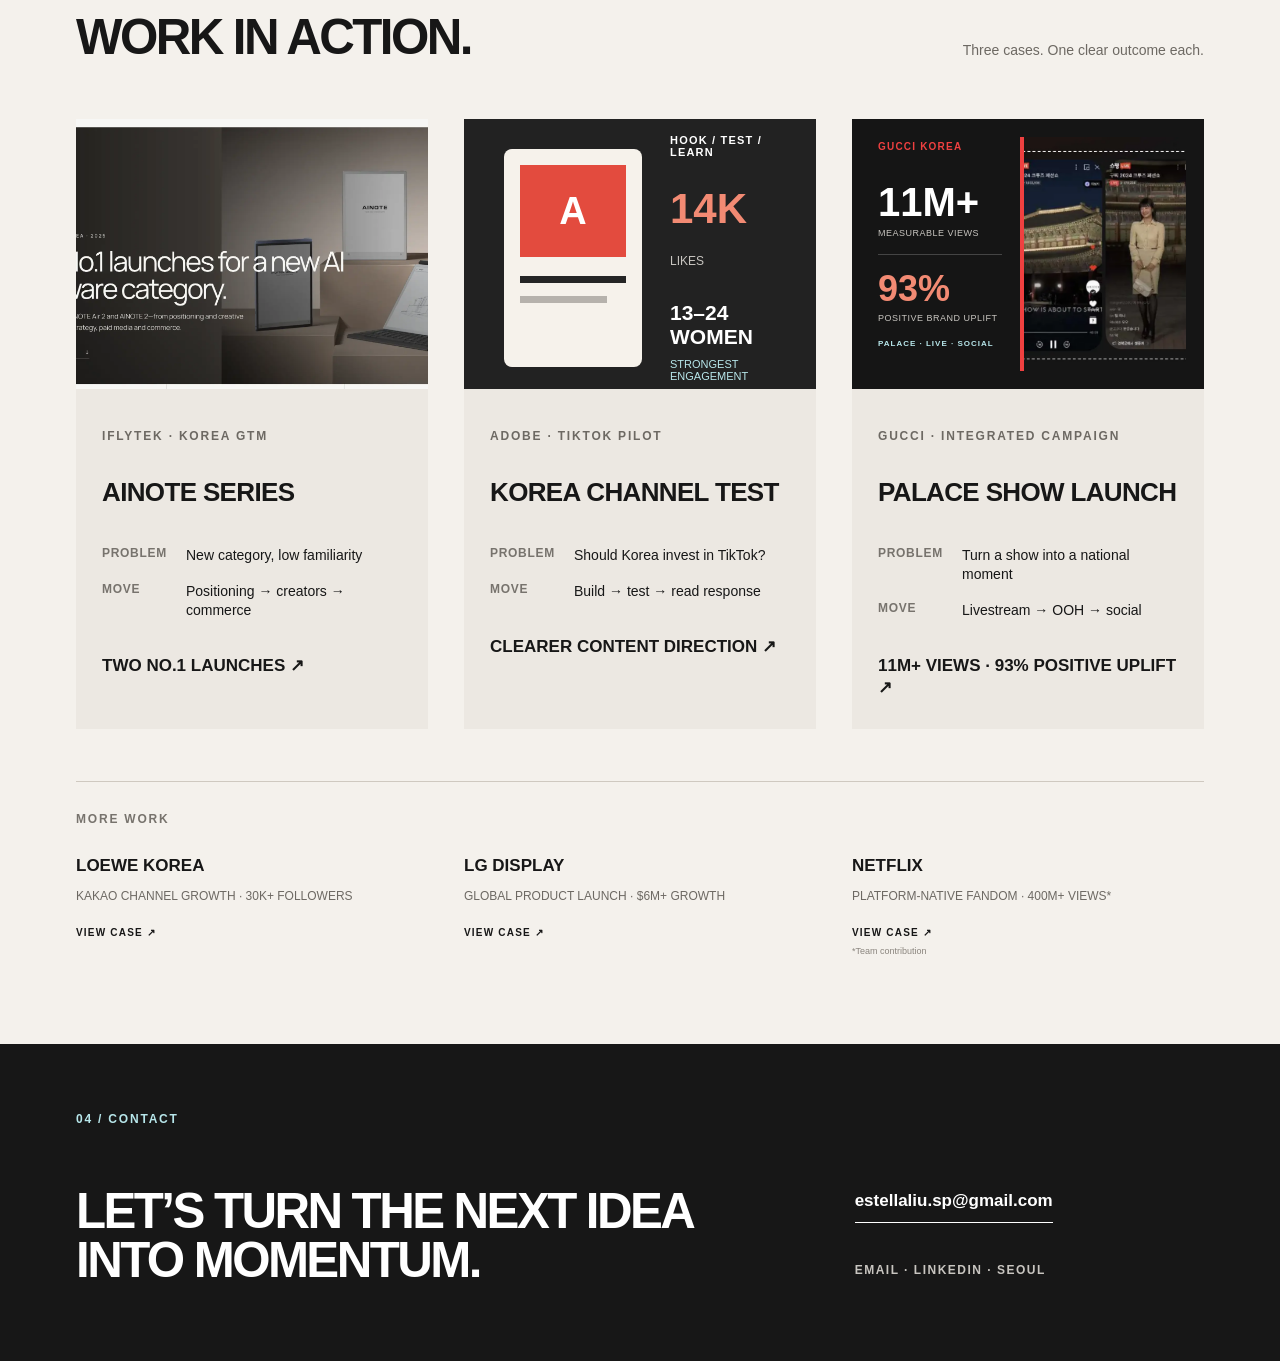
==== commit 1142a4a6: "Fix homepage portrait feathering" ====
--- a/index.html
+++ b/index.html
@@ -5,7 +5,7 @@
   <meta name="viewport" content="width=device-width, initial-scale=1">
   <meta name="description" content="Estella's portfolio across market insight, creative strategy, integrated campaigns and growth.">
   <title>Estella — Marketing Portfolio</title>
-  <link rel="stylesheet" href="homepage-refresh.css?v=20260816-5">
+  <link rel="stylesheet" href="homepage-refresh.css?v=20260816-6">
   <script>
     if (window.location.hash === '#about') window.location.replace('about.html');
   </script>
@@ -33,7 +33,7 @@
           <a class="text-link" href="#work">View selected work <span aria-hidden="true">↓</span></a>
         </div>
         <figure class="hero-photo">
-          <img src="assets/estella-hero-final-v7.webp?v=20260816" alt="Portrait of Estella Song">
+          <img src="assets/estella-hero-final-masked-v8.webp?v=20260816" alt="Portrait of Estella Song">
         </figure>
       </div>
     </section>
--- a/homepage-refresh.css
+++ b/homepage-refresh.css
@@ -124,23 +124,6 @@
   height: 100%;
   object-fit: cover;
   object-position: right center;
-}
-
-.hero-photo::after {
-  position: absolute;
-  z-index: 1;
-  inset: -1px;
-  background:
-    linear-gradient(90deg, var(--warm) 0%, rgba(238, 227, 220, .9) 7%, rgba(238, 227, 220, .34) 18%, transparent 31%),
-    linear-gradient(180deg, rgba(238, 227, 220, .98), transparent) left top / 46% 52px no-repeat,
-    linear-gradient(180deg, rgba(238, 227, 220, .35), transparent) 56% top / 30% 28px no-repeat,
-    linear-gradient(180deg, rgba(238, 227, 220, .85), transparent) right top / 26% 52px no-repeat,
-    linear-gradient(0deg, rgba(238, 227, 220, .98), transparent) left bottom / 30% 52px no-repeat,
-    linear-gradient(0deg, rgba(238, 227, 220, .25), transparent) center bottom / 58% 28px no-repeat,
-    linear-gradient(0deg, rgba(238, 227, 220, .9), transparent) right bottom / 12% 52px no-repeat,
-    linear-gradient(270deg, rgba(238, 227, 220, .95), transparent) right / 60px 100% no-repeat;
-  content: "";
-  pointer-events: none;
 }
 
 .hero-content {
@@ -605,7 +588,7 @@
     aspect-ratio: 1672 / 941;
   }
 
-  .hero-photo img { object-fit: contain; object-position: center; }
+  .hero-photo img { object-fit: contain; object-position: right center; }
   .eyebrow { margin-bottom: 42px; font-size: 10px; white-space: normal; }
   .hero h1 { font-size: clamp(49px, 12vw, 66px); }
   .hero-intro { max-width: 500px; font-size: 16px; }
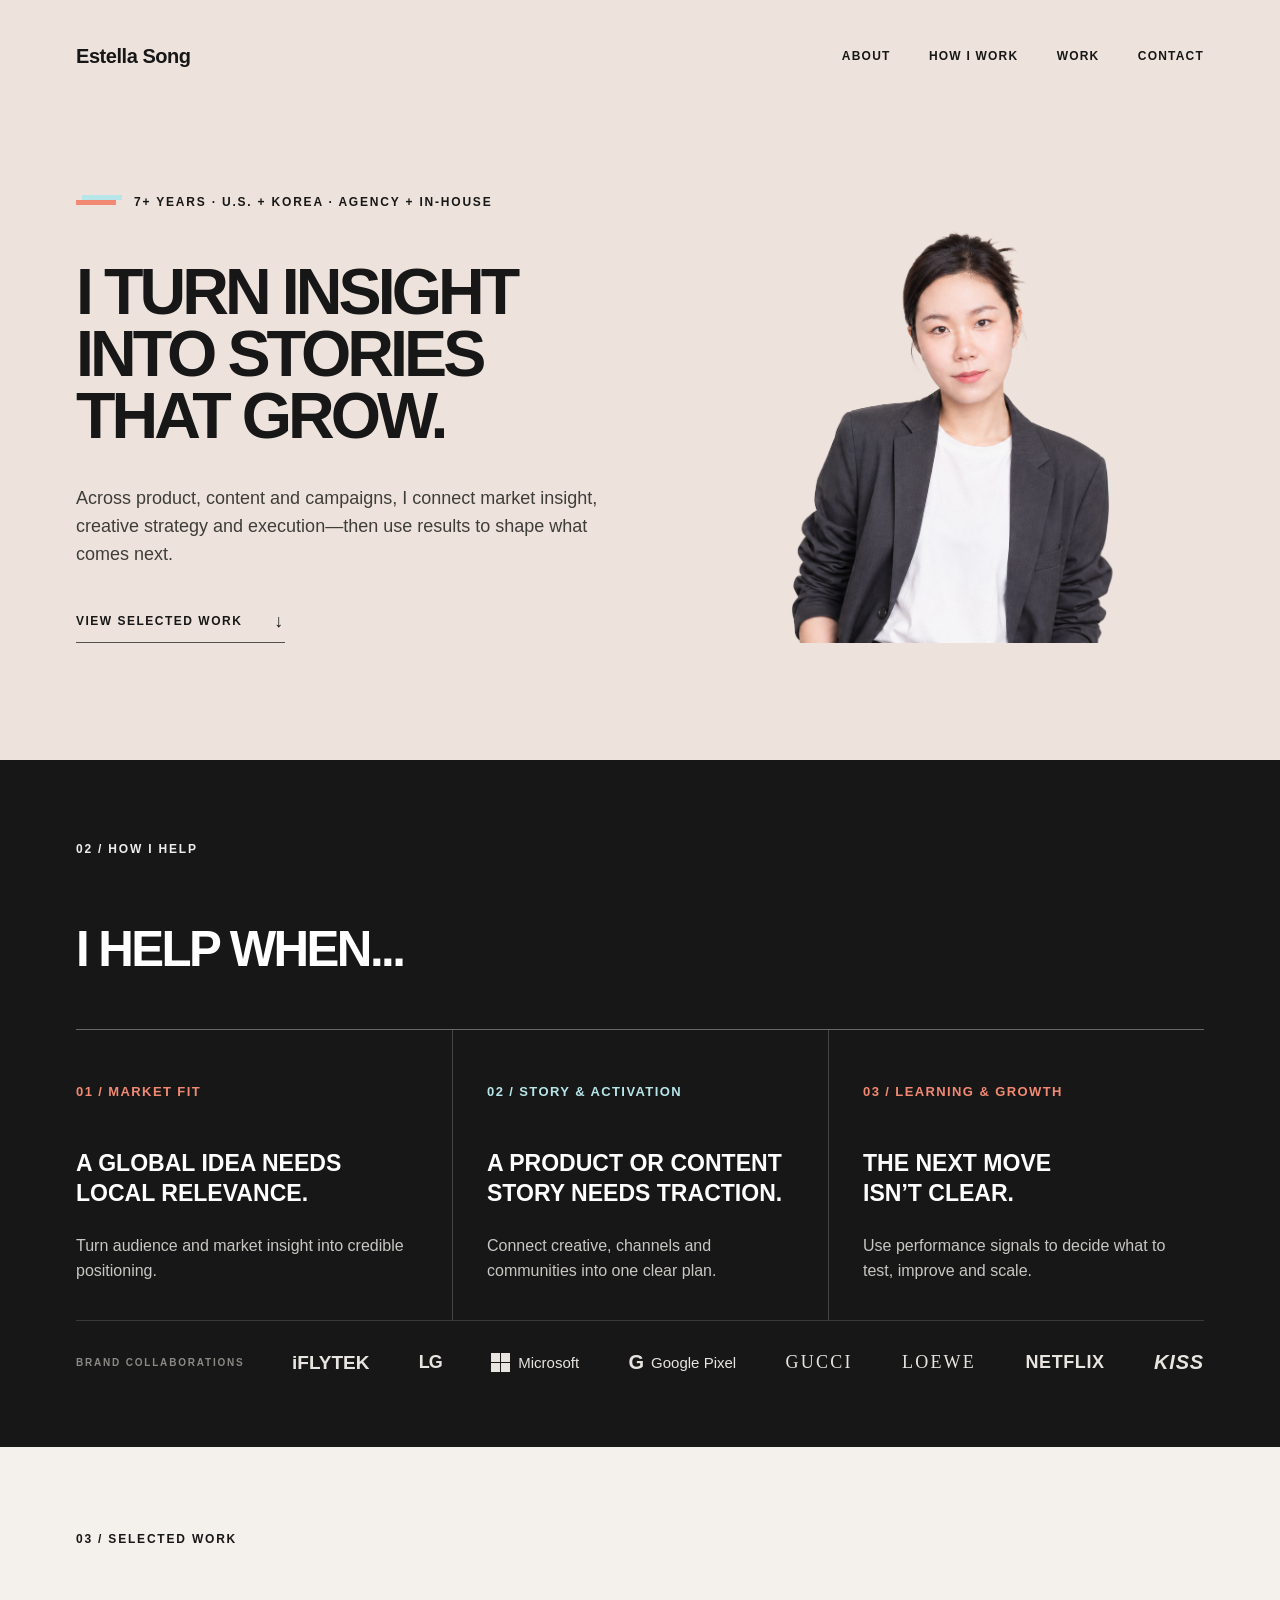
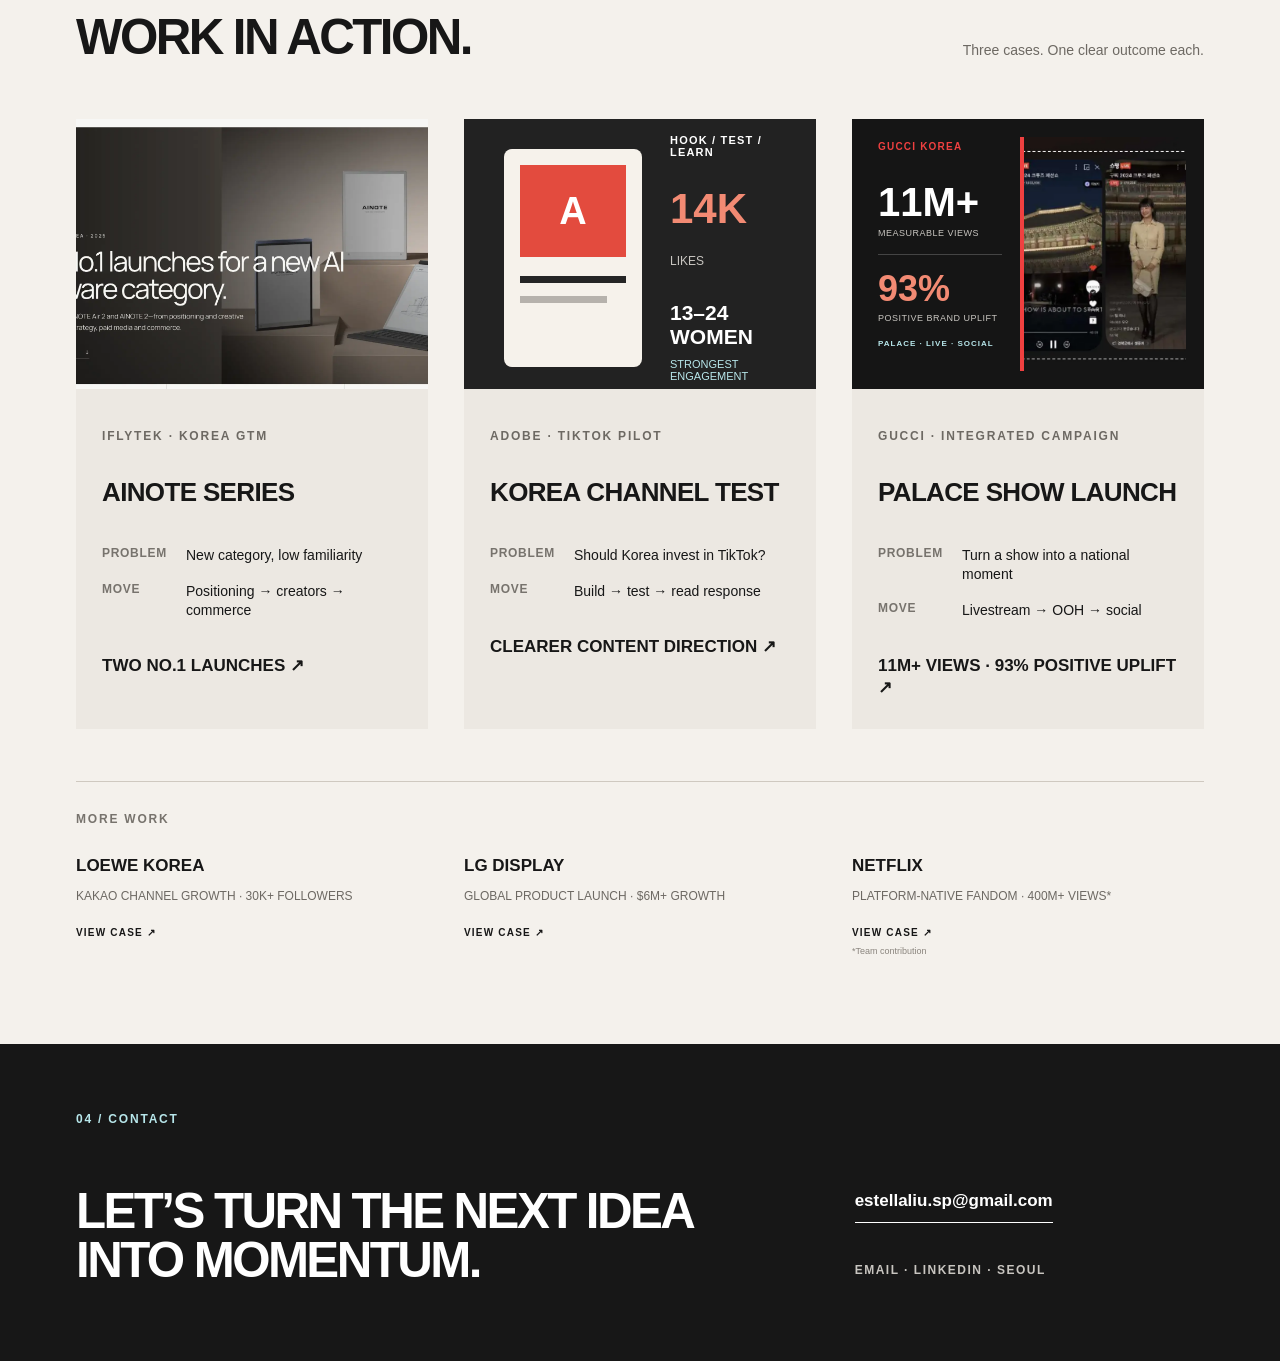
==== commit 2239e1c3: "Use original portrait and refine mobile hero" ====
--- a/index.html
+++ b/index.html
@@ -5,7 +5,7 @@
   <meta name="viewport" content="width=device-width, initial-scale=1">
   <meta name="description" content="Estella's portfolio across market insight, creative strategy, integrated campaigns and growth.">
   <title>Estella — Marketing Portfolio</title>
-  <link rel="stylesheet" href="homepage-refresh.css?v=20260816-6">
+  <link rel="stylesheet" href="homepage-refresh.css?v=20260816-8">
   <script>
     if (window.location.hash === '#about') window.location.replace('about.html');
   </script>
@@ -33,7 +33,10 @@
           <a class="text-link" href="#work">View selected work <span aria-hidden="true">↓</span></a>
         </div>
         <figure class="hero-photo">
-          <img src="assets/estella-hero-final-masked-v8.webp?v=20260816" alt="Portrait of Estella Song">
+          <picture>
+            <source media="(max-width: 520px)" srcset="assets/estella-hero-original-mobile-v10.webp?v=20260816">
+            <img src="assets/estella-hero-original-warm-v10.webp?v=20260816" alt="Portrait of Estella Song" fetchpriority="high">
+          </picture>
         </figure>
       </div>
     </section>
--- a/homepage-refresh.css
+++ b/homepage-refresh.css
@@ -109,12 +109,18 @@
   position: relative;
   align-self: stretch;
   justify-self: end;
-  width: calc(100% + clamp(44px, 6vw, 90px));
-  max-width: 740px;
+  width: 100%;
+  max-width: none;
   min-height: 0;
   margin: 0;
-  overflow: hidden;
+  overflow: visible;
   background: transparent;
+}
+
+.hero-photo picture {
+  position: absolute;
+  inset: 0;
+  display: block;
 }
 
 .hero-photo img {
@@ -551,7 +557,7 @@
     gap: 44px;
   }
   .hero-copy { max-width: 600px; }
-  .hero-photo { width: calc(100% + 44px); max-width: 644px; }
+  .hero-photo { width: 100%; max-width: none; }
   .brand-row { grid-template-columns: 1fr; gap: 22px; padding: 24px 0 28px; }
   .logo-list { flex-wrap: wrap; justify-content: flex-start; gap: 18px 32px; white-space: normal; }
   .case-grid { gap: 20px; }
@@ -572,26 +578,34 @@
   .nav-links a { font-size: 9px; letter-spacing: .8px; }
   .hero { min-height: 0; }
   .hero-content {
-    grid-template-columns: 1fr;
-    align-content: normal;
-    align-items: start;
-    gap: 54px;
-    min-height: 0;
-    padding-top: 132px;
-    padding-bottom: 64px;
+    grid-template-columns: minmax(0, 1.12fr) minmax(210px, .88fr);
+    align-content: center;
+    align-items: stretch;
+    gap: 24px;
+    min-height: 640px;
+    padding-top: 118px;
+    padding-bottom: 48px;
   }
   .hero-copy { width: 100%; max-width: 610px; }
   .hero-photo {
-    justify-self: start;
-    width: min(100%, 420px);
+    align-self: end;
+    justify-self: end;
+    width: 100%;
     max-width: none;
-    aspect-ratio: 1672 / 941;
-  }
-
-  .hero-photo img { object-fit: contain; object-position: right center; }
-  .eyebrow { margin-bottom: 42px; font-size: 10px; white-space: normal; }
-  .hero h1 { font-size: clamp(49px, 12vw, 66px); }
-  .hero-intro { max-width: 500px; font-size: 16px; }
+    height: auto;
+    aspect-ratio: 610 / 898;
+  }
+
+  .hero-photo img {
+    inset: 0;
+    width: 100%;
+    height: 100%;
+    object-fit: cover;
+    object-position: right center;
+  }
+  .eyebrow { margin-bottom: 36px; font-size: 9px; white-space: normal; }
+  .hero h1 { font-size: clamp(36px, 7vw, 52px); }
+  .hero-intro { max-width: 500px; font-size: 14px; }
   .help-section, .work-section { padding-top: 64px; }
   .help-section > .shell > h2, .work-section h2 { margin-top: 48px; }
   .help-grid { grid-template-columns: 1fr; margin-top: 44px; }
@@ -621,25 +635,62 @@
 
 @media (max-width: 520px) {
   .site-nav {
+    flex-direction: column;
     align-items: flex-start;
+    justify-content: flex-start;
+    gap: 7px;
     height: auto;
-    padding-top: 22px;
-  }
-  .wordmark { padding-top: 5px; font-size: 17px; white-space: nowrap; }
+    padding-top: 20px;
+  }
+  .wordmark { padding-top: 0; font-size: 17px; white-space: nowrap; }
   .nav-links {
-    max-width: 215px;
-    flex-wrap: wrap;
-    justify-content: flex-end;
-    gap: 3px 12px;
-  }
-  .nav-links a { font-size: 8px; }
+    width: 100%;
+    max-width: none;
+    flex-wrap: nowrap;
+    justify-content: flex-start;
+    gap: 16px;
+  }
+  .nav-links a { padding-block: 4px; font-size: 8px; }
   .hero { min-height: 0; }
-  .hero-content { min-height: 0; padding-top: 126px; padding-bottom: 54px; }
-  .hero-copy { width: 100%; }
-  .hero h1 { font-size: 46px; }
-  .hero-intro { margin-top: 30px; font-size: 15px; }
-  .text-link { margin-top: 32px; }
-  .hero-photo { width: min(100%, 320px); }
+  .hero-content {
+    grid-template-columns: minmax(0, 1fr) 132px;
+    align-items: start;
+    gap: 6px;
+    min-height: 0;
+    padding-top: 122px;
+    padding-bottom: 36px;
+  }
+  .hero-copy { width: 100%; min-width: 0; }
+  .eyebrow {
+    gap: 8px;
+    margin-bottom: 24px;
+    font-size: 7px;
+    letter-spacing: .8px;
+    line-height: 1.35;
+  }
+  .signal { width: 24px; height: 3px; }
+  .signal::after { top: -3px; left: 4px; width: 24px; height: 3px; }
+  .hero h1 { font-size: clamp(23px, 6.2vw, 30px); line-height: .98; }
+  .hero-intro { margin-top: 18px; font-size: 10.5px; line-height: 1.45; }
+  .text-link {
+    gap: 16px;
+    margin-top: 20px;
+    padding-bottom: 6px;
+    font-size: 8px;
+    letter-spacing: 1px;
+  }
+  .text-link span { font-size: 12px; }
+  .hero-photo {
+    align-self: start;
+    width: 100%;
+    max-width: 132px;
+    margin-top: 43px;
+    aspect-ratio: 900 / 891;
+  }
+  .hero-photo img {
+    object-fit: contain;
+    object-position: center top;
+  }
   .help-section > .shell > h2, .work-section h2, .contact-section h2 { font-size: 43px; }
   .case-visual { height: 245px; }
   .adobe-visual { padding: 24px 20px; }
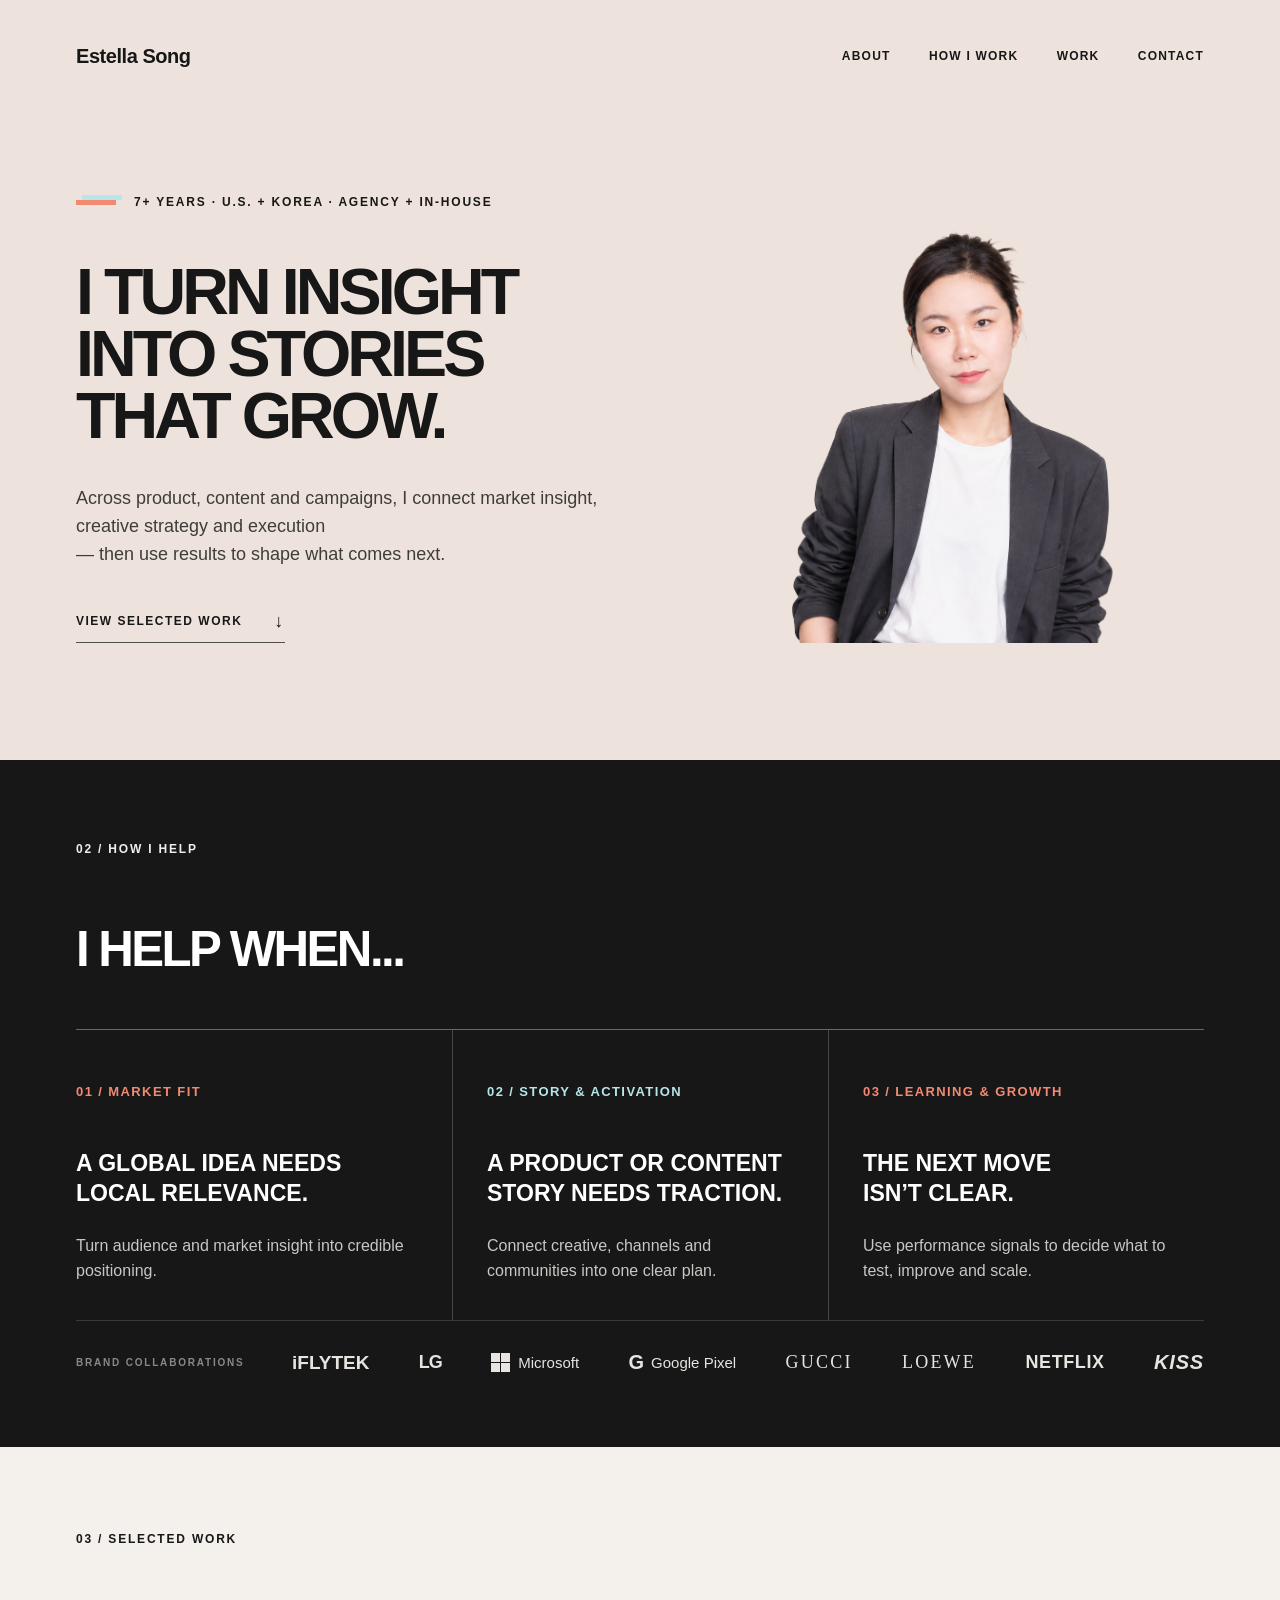
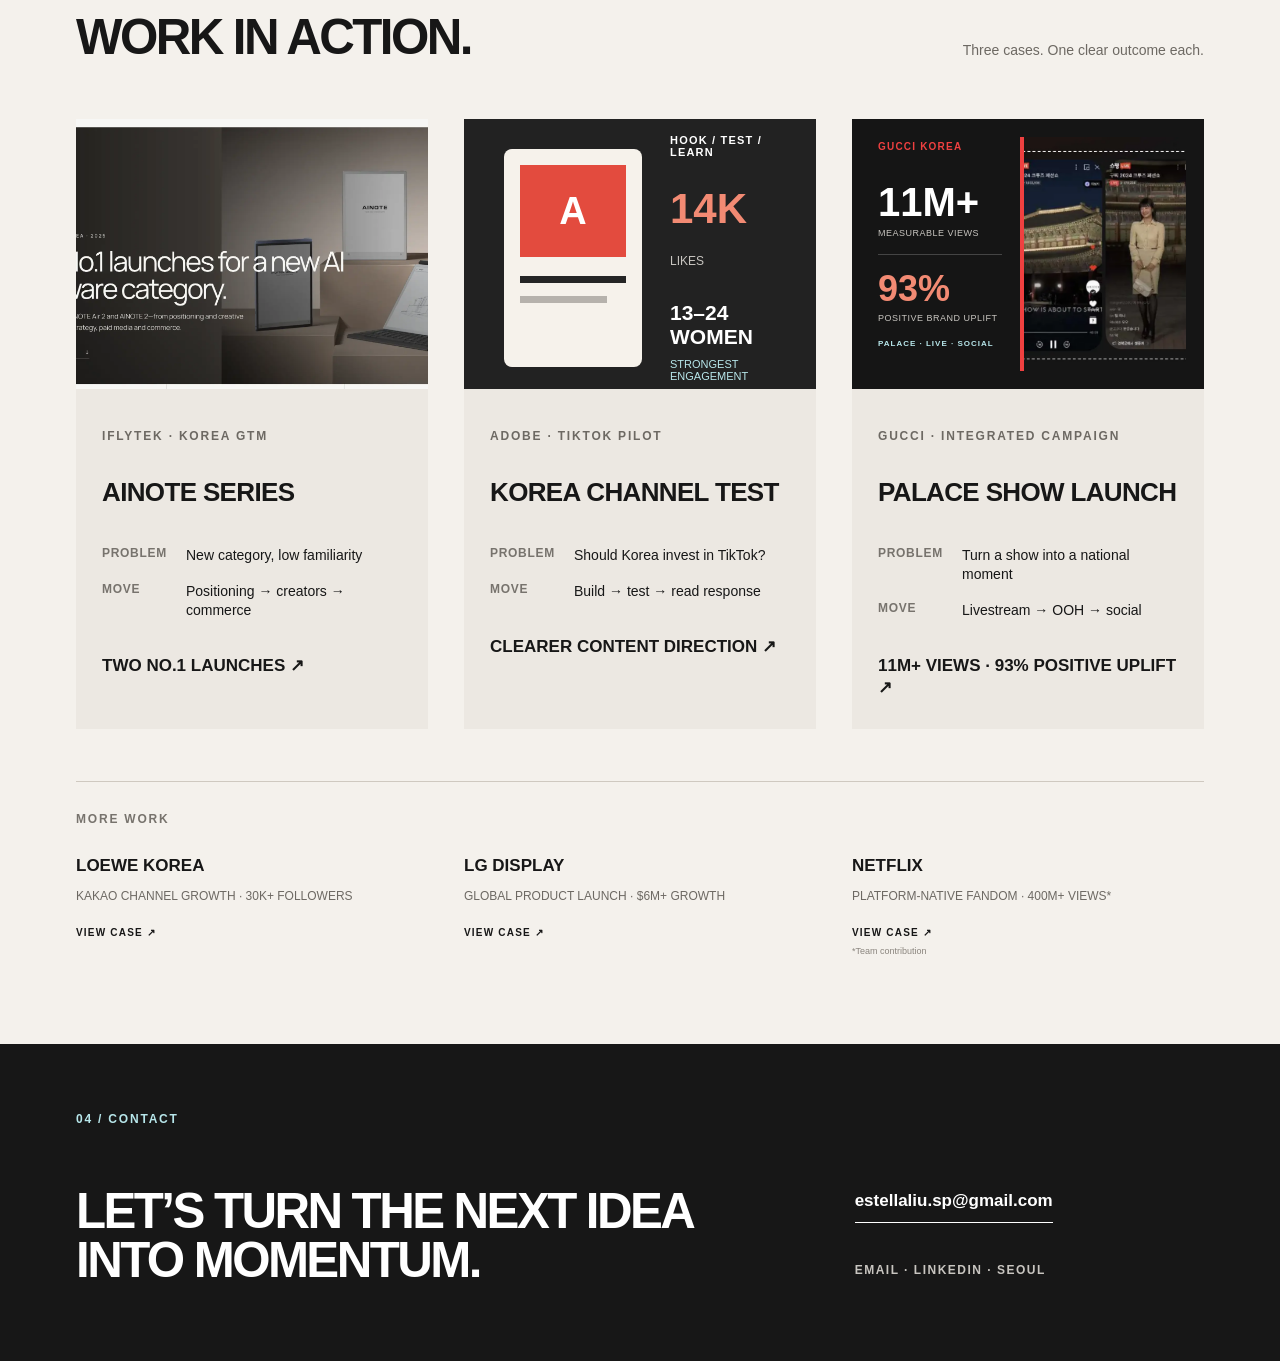
==== commit 96b87343: "Refine mobile homepage scale" ====
--- a/index.html
+++ b/index.html
@@ -5,7 +5,7 @@
   <meta name="viewport" content="width=device-width, initial-scale=1">
   <meta name="description" content="Estella's portfolio across market insight, creative strategy, integrated campaigns and growth.">
   <title>Estella — Marketing Portfolio</title>
-  <link rel="stylesheet" href="homepage-refresh.css?v=20260816-8">
+  <link rel="stylesheet" href="homepage-refresh.css?v=20260816-9">
   <script>
     if (window.location.hash === '#about') window.location.replace('about.html');
   </script>
@@ -29,7 +29,7 @@
         <div class="hero-copy">
           <p class="eyebrow"><span class="signal" aria-hidden="true"></span>7+ years · U.S. + Korea · Agency + in-house</p>
           <h1 id="hero-title">I turn insight<br>into stories<br>that grow.</h1>
-          <p class="hero-intro">Across product, content and campaigns, I connect market insight, creative strategy and execution—then use results to shape what comes next.</p>
+          <p class="hero-intro">Across product, content and campaigns, I connect market insight, creative strategy and execution<br>— then use results to shape what comes next.</p>
           <a class="text-link" href="#work">View selected work <span aria-hidden="true">↓</span></a>
         </div>
         <figure class="hero-photo">
--- a/homepage-refresh.css
+++ b/homepage-refresh.css
@@ -642,7 +642,7 @@
     height: auto;
     padding-top: 20px;
   }
-  .wordmark { padding-top: 0; font-size: 17px; white-space: nowrap; }
+  .wordmark { padding-top: 0; font-size: 16px; white-space: nowrap; }
   .nav-links {
     width: 100%;
     max-width: none;
@@ -653,14 +653,14 @@
   .nav-links a { padding-block: 4px; font-size: 8px; }
   .hero { min-height: 0; }
   .hero-content {
-    grid-template-columns: minmax(0, 1fr) 132px;
+    grid-template-columns: minmax(0, 1fr) clamp(112px, 34vw, 132px);
     align-items: start;
     gap: 6px;
     min-height: 0;
     padding-top: 122px;
     padding-bottom: 36px;
   }
-  .hero-copy { width: 100%; min-width: 0; }
+  .hero-copy { position: relative; z-index: 2; width: 100%; min-width: 0; }
   .eyebrow {
     gap: 8px;
     margin-bottom: 24px;
@@ -670,8 +670,8 @@
   }
   .signal { width: 24px; height: 3px; }
   .signal::after { top: -3px; left: 4px; width: 24px; height: 3px; }
-  .hero h1 { font-size: clamp(23px, 6.2vw, 30px); line-height: .98; }
-  .hero-intro { margin-top: 18px; font-size: 10.5px; line-height: 1.45; }
+  .hero h1 { font-size: clamp(20px, 5.4vw, 25px); line-height: .98; }
+  .hero-intro { margin-top: 18px; font-size: 10px; line-height: 1.45; }
   .text-link {
     gap: 16px;
     margin-top: 20px;
@@ -681,9 +681,11 @@
   }
   .text-link span { font-size: 12px; }
   .hero-photo {
+    z-index: 1;
     align-self: start;
-    width: 100%;
-    max-width: 132px;
+    justify-self: end;
+    width: min(198px, 51vw);
+    max-width: none;
     margin-top: 43px;
     aspect-ratio: 900 / 891;
   }
@@ -691,7 +693,30 @@
     object-fit: contain;
     object-position: center top;
   }
-  .help-section > .shell > h2, .work-section h2, .contact-section h2 { font-size: 43px; }
+  .help-section, .work-section { padding-top: 52px; }
+  .help-section > .shell > h2, .work-section h2, .contact-section h2 {
+    margin-top: 36px;
+    font-size: 34px;
+    line-height: 1.04;
+  }
+  .help-grid { margin-top: 34px; }
+  .help-item { padding: 28px 0 34px; }
+  .help-item h3 { margin-top: 22px; font-size: 22px; line-height: 1.22; }
+  .help-item > p:last-child { margin-top: 18px; font-size: 14px; line-height: 1.5; }
+  .help-number { font-size: 11px; }
+  .section-note { font-size: 12px; }
+  .case-copy { padding: 30px 20px 26px; }
+  .case-meta { font-size: 9px; }
+  .case-copy h3 { margin-top: 24px; font-size: 20px; }
+  .case-copy dl { margin-top: 28px; }
+  .case-copy dd { font-size: 13px; }
+  .case-outcome { margin-top: 28px; font-size: 14px; }
+  .more-grid strong { font-size: 15px; }
+  .more-grid span { font-size: 11px; }
+  .contact-section { padding: 56px 0 62px; }
+  .contact-grid { gap: 36px; }
+  .email-link { font-size: 15px; }
+  .contact-links p { margin-top: 30px; font-size: 10px; }
   .case-visual { height: 245px; }
   .adobe-visual { padding: 24px 20px; }
   .adobe-phone { flex-basis: 105px; height: 190px; }
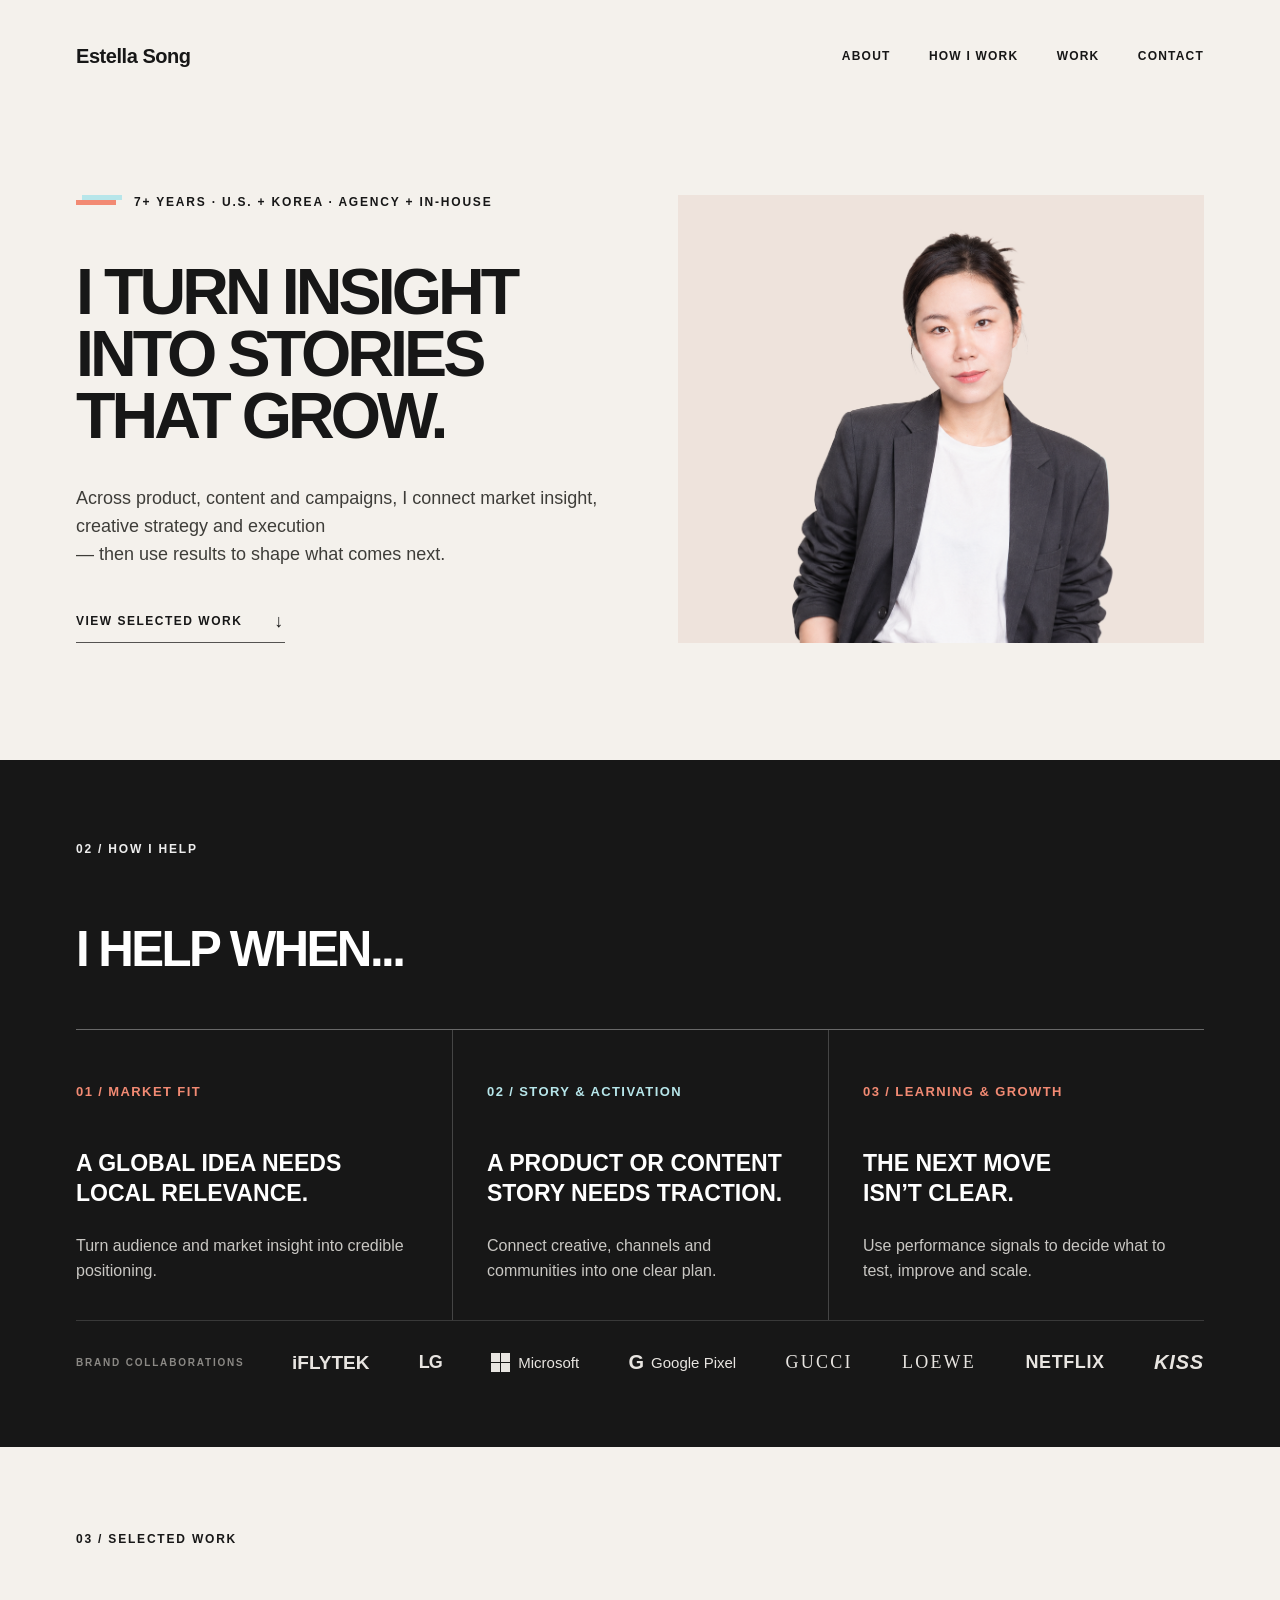
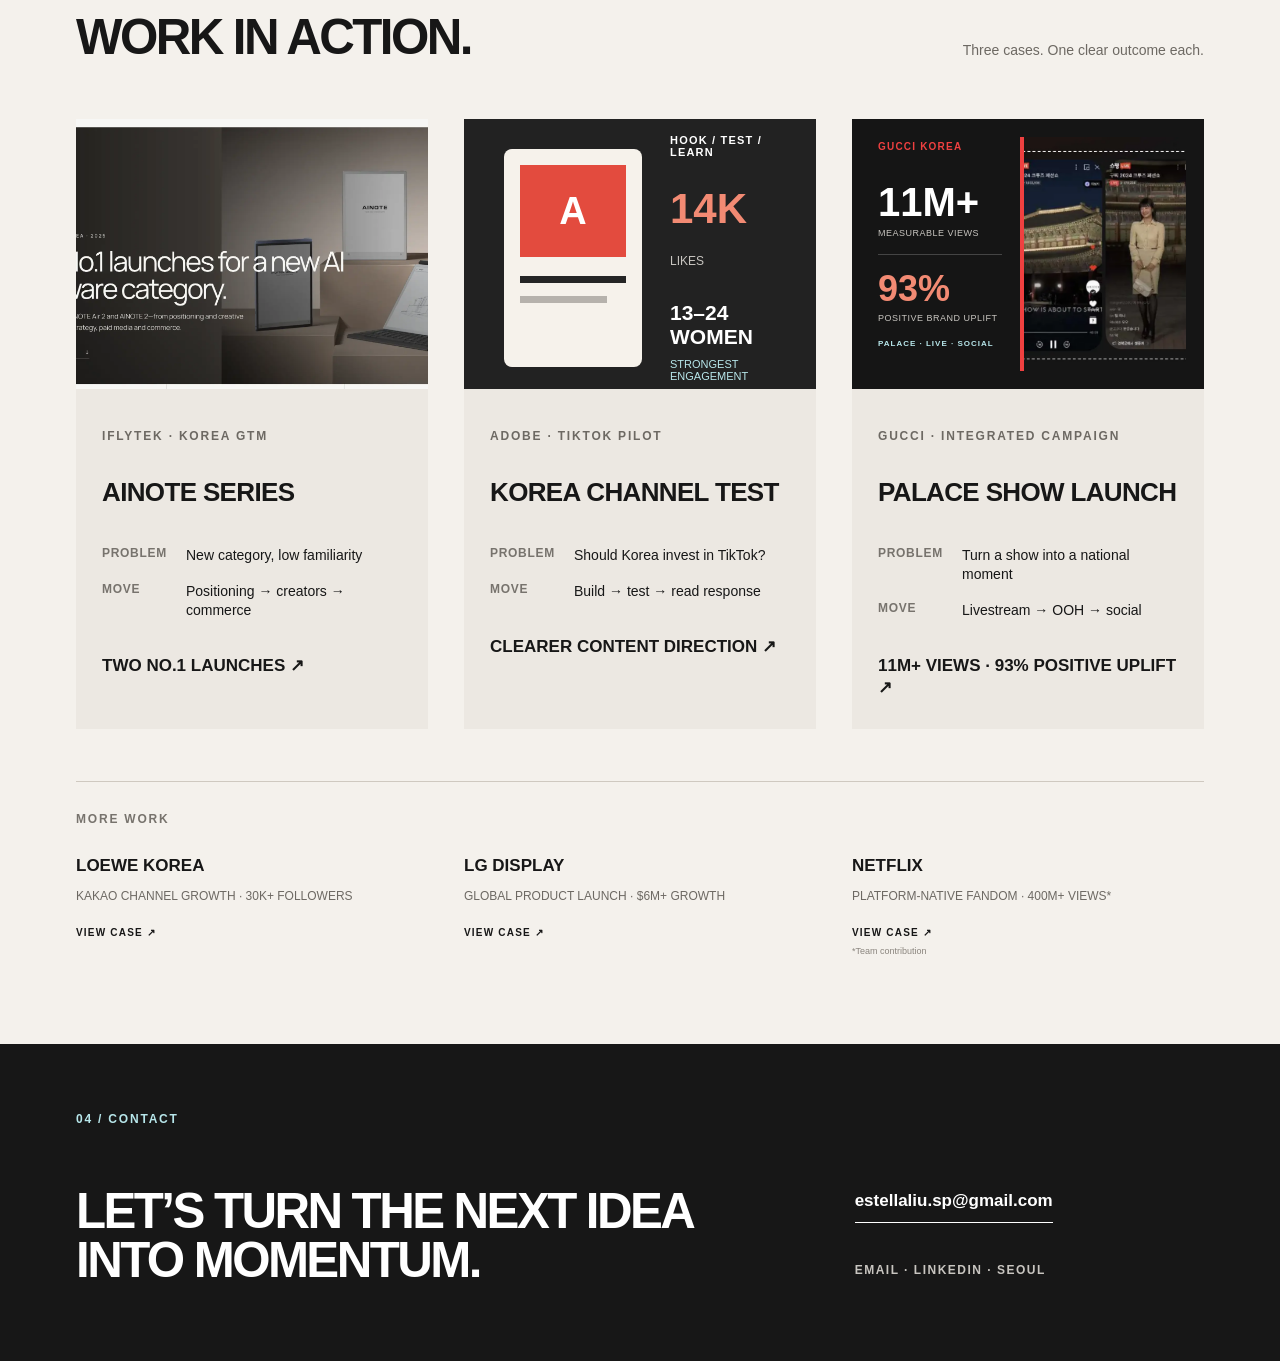
==== commit 733ad000: "Align case navigation and homepage color" ====
--- a/index.html
+++ b/index.html
@@ -5,7 +5,7 @@
   <meta name="viewport" content="width=device-width, initial-scale=1">
   <meta name="description" content="Estella's portfolio across market insight, creative strategy, integrated campaigns and growth.">
   <title>Estella — Marketing Portfolio</title>
-  <link rel="stylesheet" href="homepage-refresh.css?v=20260816-9">
+  <link rel="stylesheet" href="homepage-refresh.css?v=20260816-10">
   <script>
     if (window.location.hash === '#about') window.location.replace('about.html');
   </script>
--- a/homepage-refresh.css
+++ b/homepage-refresh.css
@@ -102,7 +102,7 @@
   position: relative;
   min-height: 760px;
   overflow: hidden;
-  background: var(--warm);
+  background: var(--paper);
 }
 
 .hero-photo {
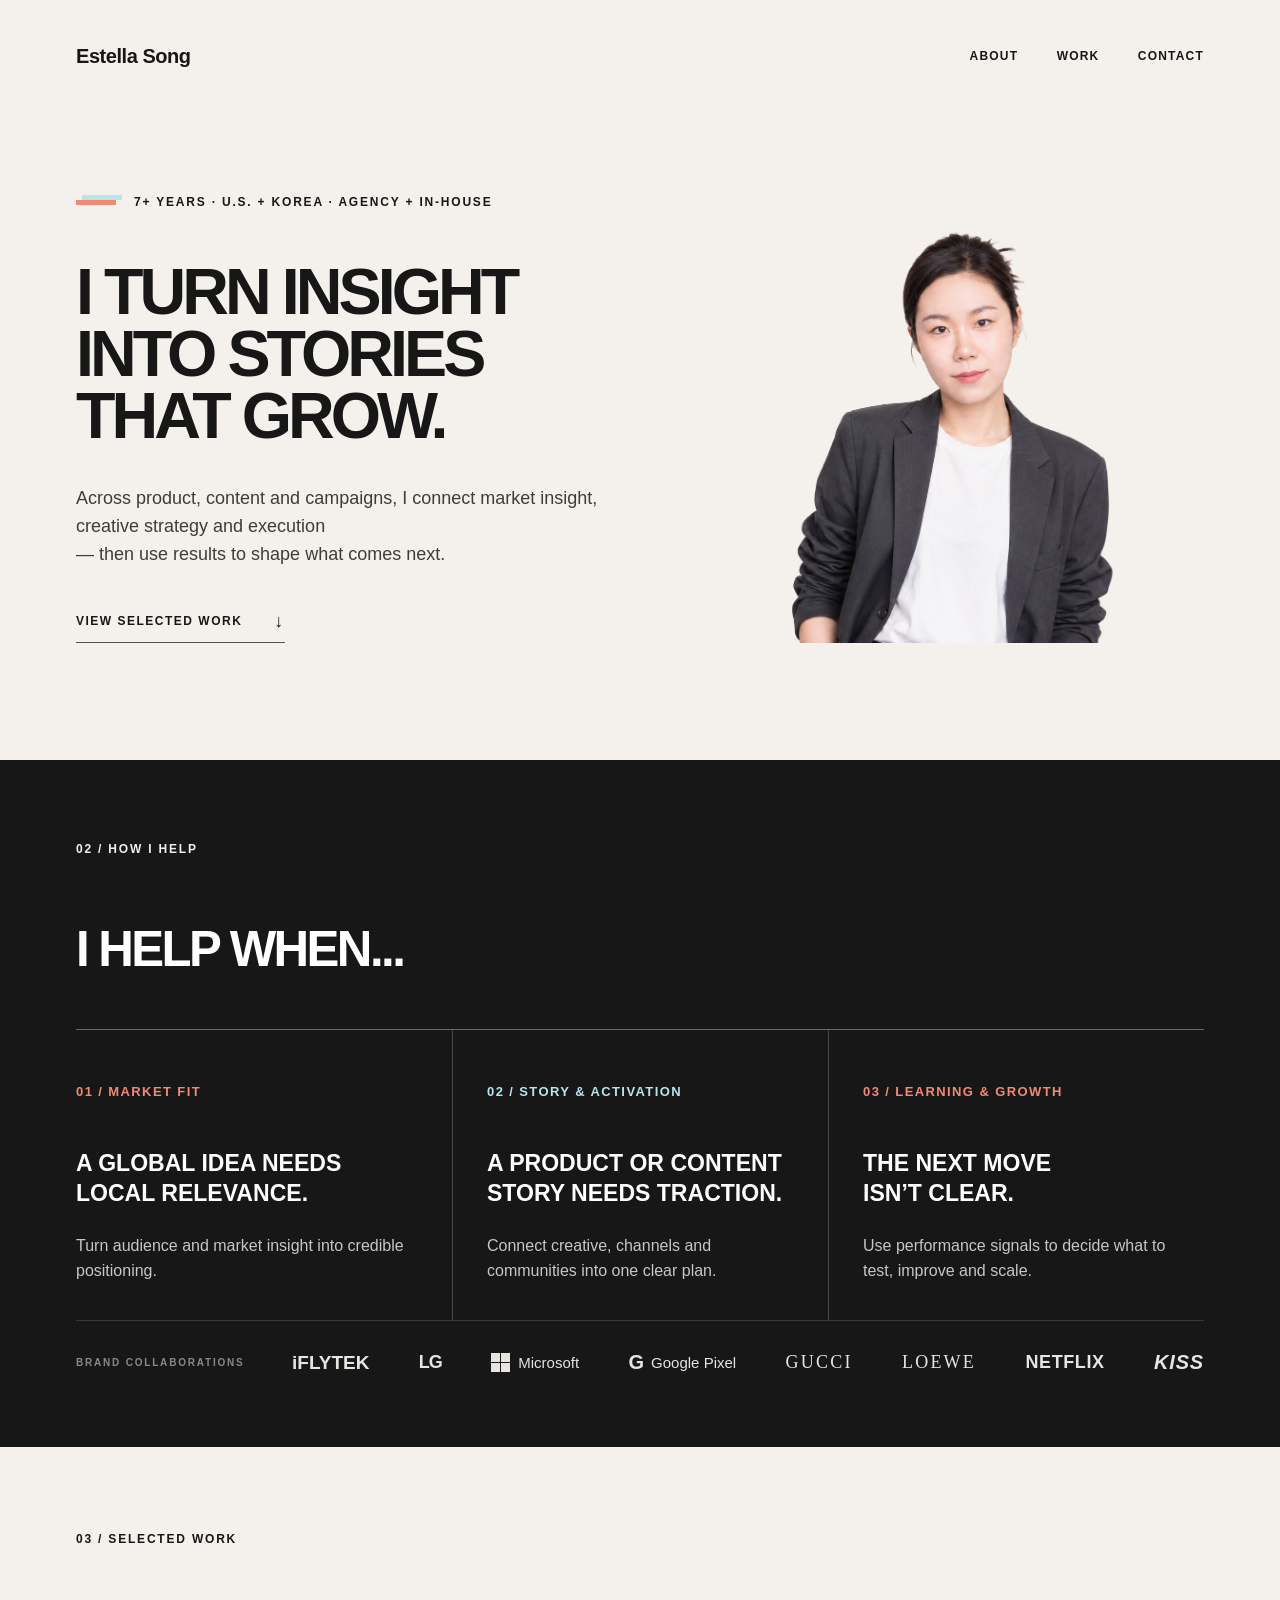
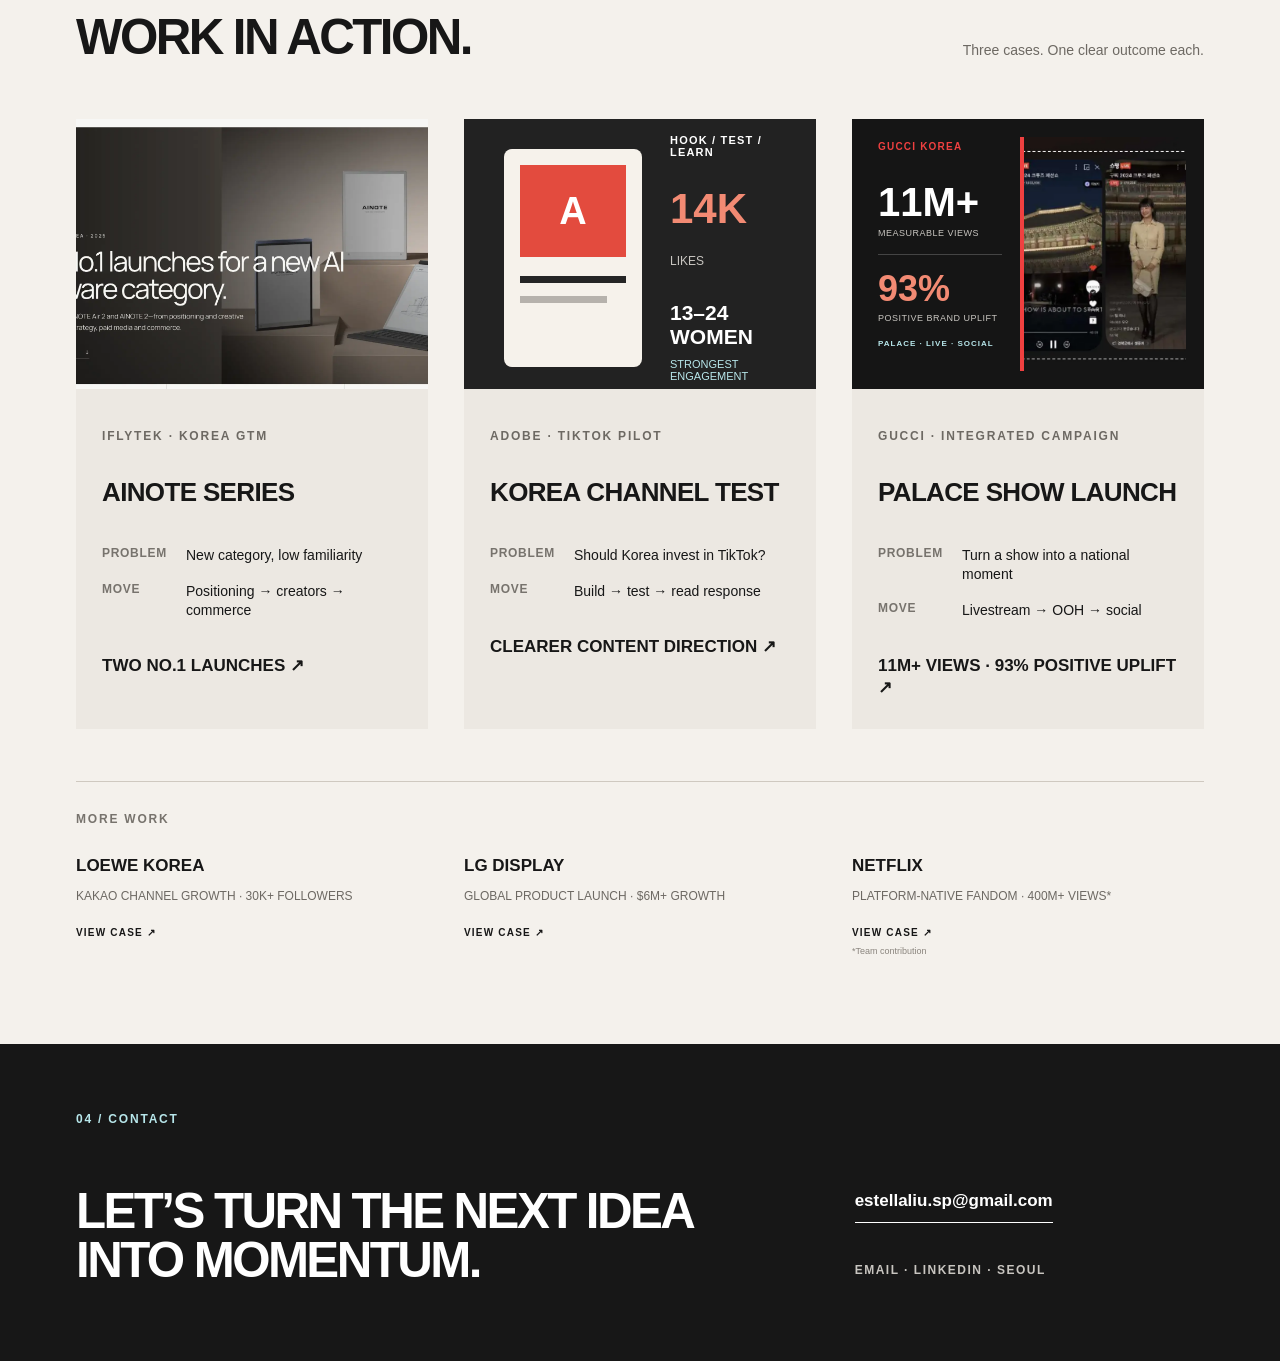
==== commit a4e53990: "Unify portrait backgrounds and simplify navigation" ====
--- a/index.html
+++ b/index.html
@@ -19,7 +19,6 @@
         <a class="wordmark" href="index.html" aria-label="Estella Song home">Estella Song</a>
         <nav class="nav-links" aria-label="Primary navigation">
           <a href="about.html">About</a>
-          <a href="#help">How I work</a>
           <a href="#work">Work</a>
           <a href="#contact">Contact</a>
         </nav>
@@ -34,8 +33,8 @@
         </div>
         <figure class="hero-photo">
           <picture>
-            <source media="(max-width: 520px)" srcset="assets/estella-hero-original-mobile-v10.webp?v=20260816">
-            <img src="assets/estella-hero-original-warm-v10.webp?v=20260816" alt="Portrait of Estella Song" fetchpriority="high">
+            <source media="(max-width: 520px)" srcset="assets/estella-hero-paper-mobile-v11.webp">
+            <img src="assets/estella-hero-paper-desktop-v11.webp" alt="Portrait of Estella Song" fetchpriority="high">
           </picture>
         </figure>
       </div>
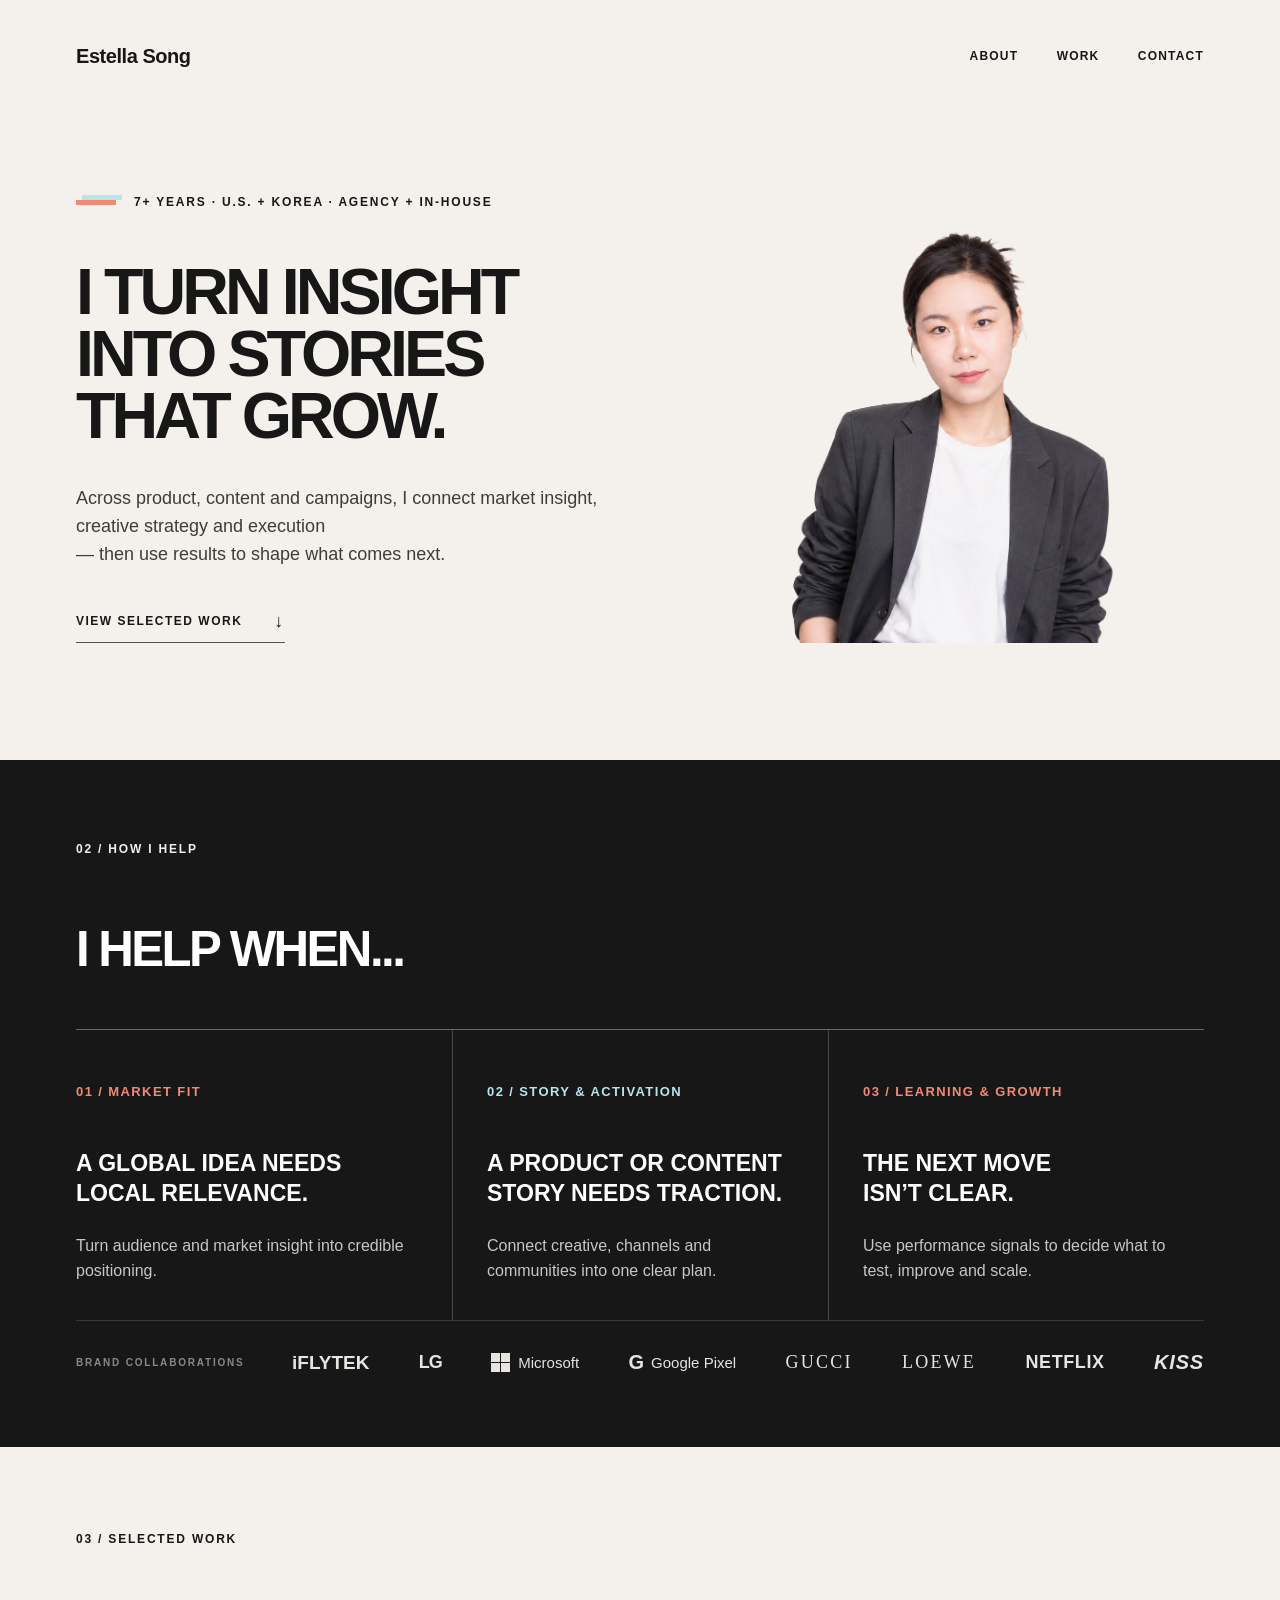
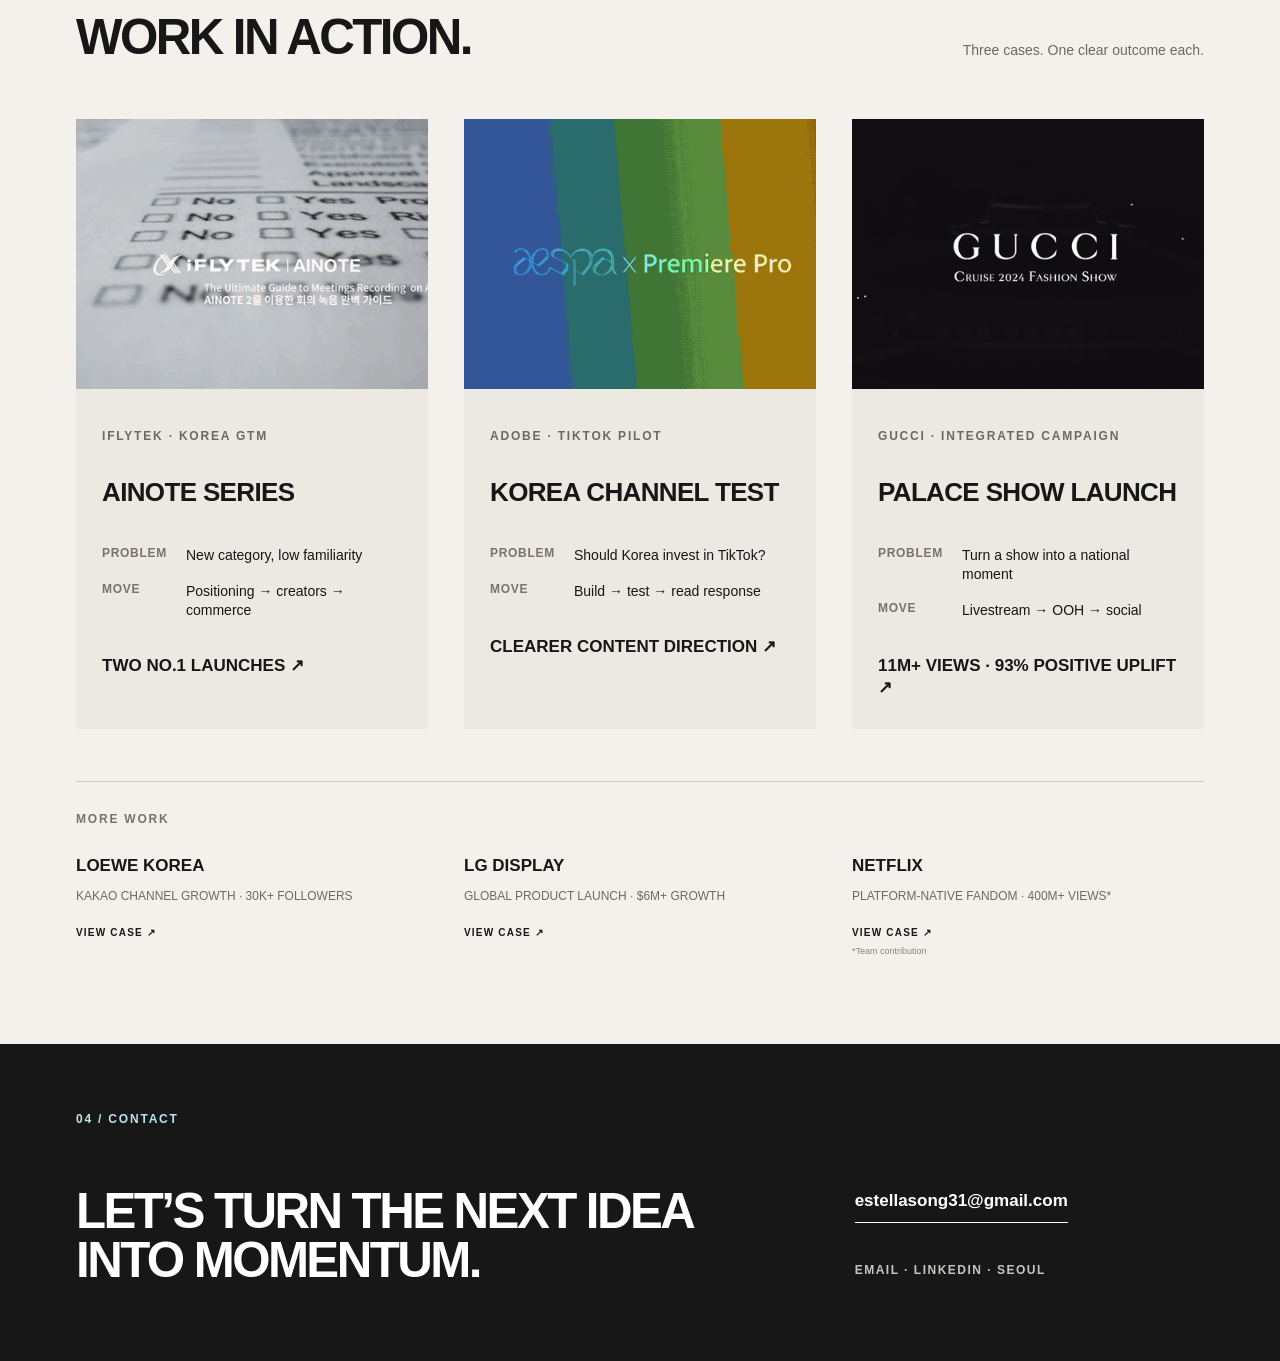
==== commit 4e6442db: "Add animated homepage case previews and contact fixes" ====
--- a/index.html
+++ b/index.html
@@ -92,7 +92,7 @@
         <div class="case-grid">
           <a class="case-card" href="ainote.html" aria-label="View AINOTE Series case study">
             <div class="case-visual image-visual">
-              <img src="assets/ainote-series.webp" alt="AINOTE product launch campaign visuals">
+              <img src="assets/home/ainote-card.gif" alt="Animated AINOTE product launch campaign sequence" loading="lazy" decoding="async">
             </div>
             <div class="case-copy">
               <p class="case-meta">iFLYTEK · Korea GTM</p>
@@ -106,17 +106,8 @@
           </a>
 
           <a class="case-card" href="adobe.html" aria-label="View Adobe Korea Channel Test case study">
-            <div class="case-visual adobe-visual" aria-hidden="true">
-              <div class="adobe-phone">
-                <div class="adobe-tile">A</div>
-                <i></i><i></i>
-              </div>
-              <div class="adobe-results">
-                <p>Hook / Test / Learn</p>
-                <strong>14K <small>likes</small></strong>
-                <b>13–24 women</b>
-                <span>Strongest engagement</span>
-              </div>
+            <div class="case-visual image-visual">
+              <img src="assets/home/adobe-card.gif" alt="Animated aespa and Premiere Pro campaign sequence" loading="lazy" decoding="async">
             </div>
             <div class="case-copy">
               <p class="case-meta">Adobe · TikTok pilot</p>
@@ -130,15 +121,8 @@
           </a>
 
           <a class="case-card" href="gucci.html" aria-label="View Gucci Palace Show Launch case study">
-            <div class="case-visual gucci-visual">
-              <div class="gucci-results">
-                <p>Gucci Korea</p>
-                <strong>11M+</strong><span>Measurable views</span>
-                <hr>
-                <strong class="coral-text">93%</strong><span>Positive brand uplift</span>
-                <b>Palace · Live · Social</b>
-              </div>
-              <img src="assets/gucci-live.webp" alt="Gucci Palace show campaign screen">
+            <div class="case-visual image-visual">
+              <img src="assets/home/gucci-card.gif" alt="Animated Gucci Cruise 2024 campaign sequence" loading="lazy" decoding="async">
             </div>
             <div class="case-copy">
               <p class="case-meta">Gucci · Integrated campaign</p>
@@ -184,8 +168,8 @@
         <h2>Let’s turn the next idea<br>into momentum.</h2>
       </div>
       <div class="contact-links">
-        <a class="email-link" href="mailto:estellaliu.sp@gmail.com">estellaliu.sp@gmail.com</a>
-        <p><a href="mailto:estellaliu.sp@gmail.com">Email</a> · <a href="https://www.linkedin.com/in/soysong/" target="_blank" rel="noreferrer">LinkedIn</a> · Seoul</p>
+        <a class="email-link" href="mailto:estellasong31@gmail.com">estellasong31@gmail.com</a>
+        <p><a href="mailto:estellasong31@gmail.com">Email</a> · <a href="https://www.linkedin.com/in/soysong/" target="_blank" rel="noreferrer">LinkedIn</a> · Seoul</p>
       </div>
     </div>
   </footer>
